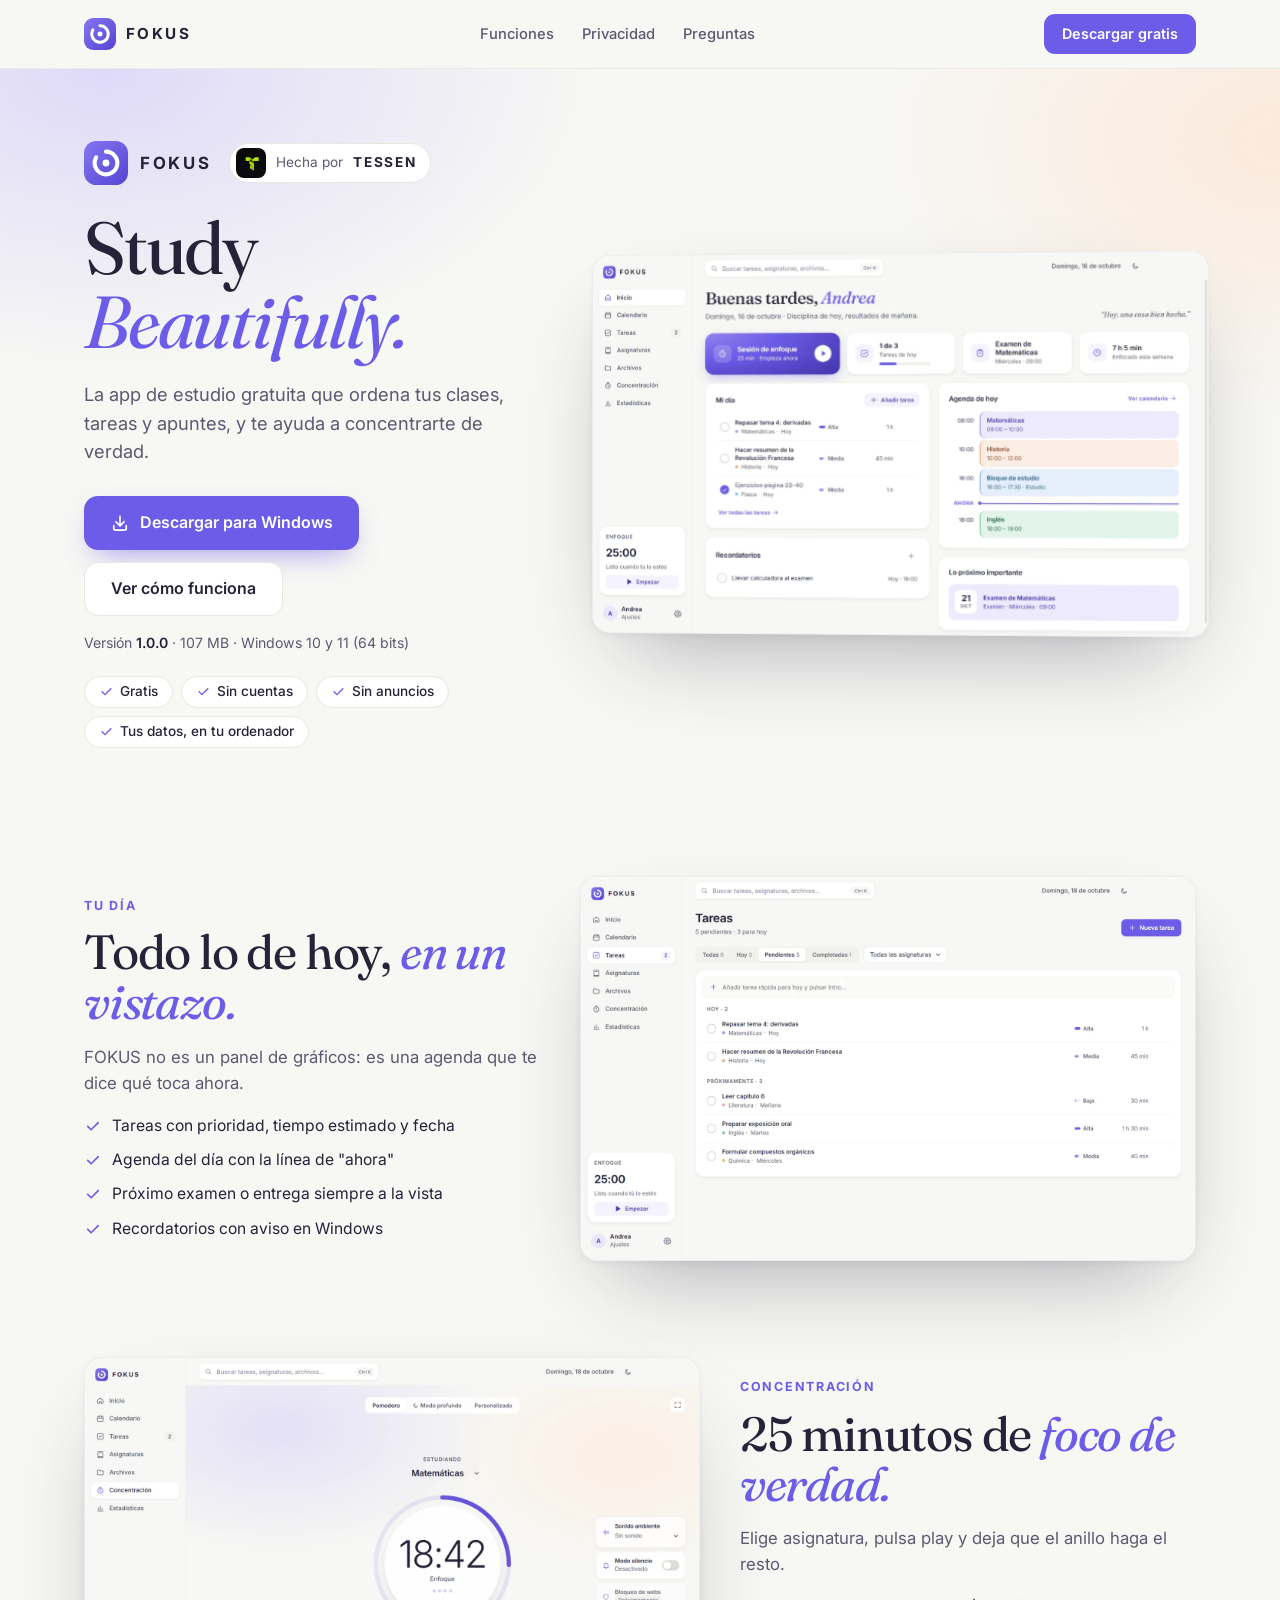
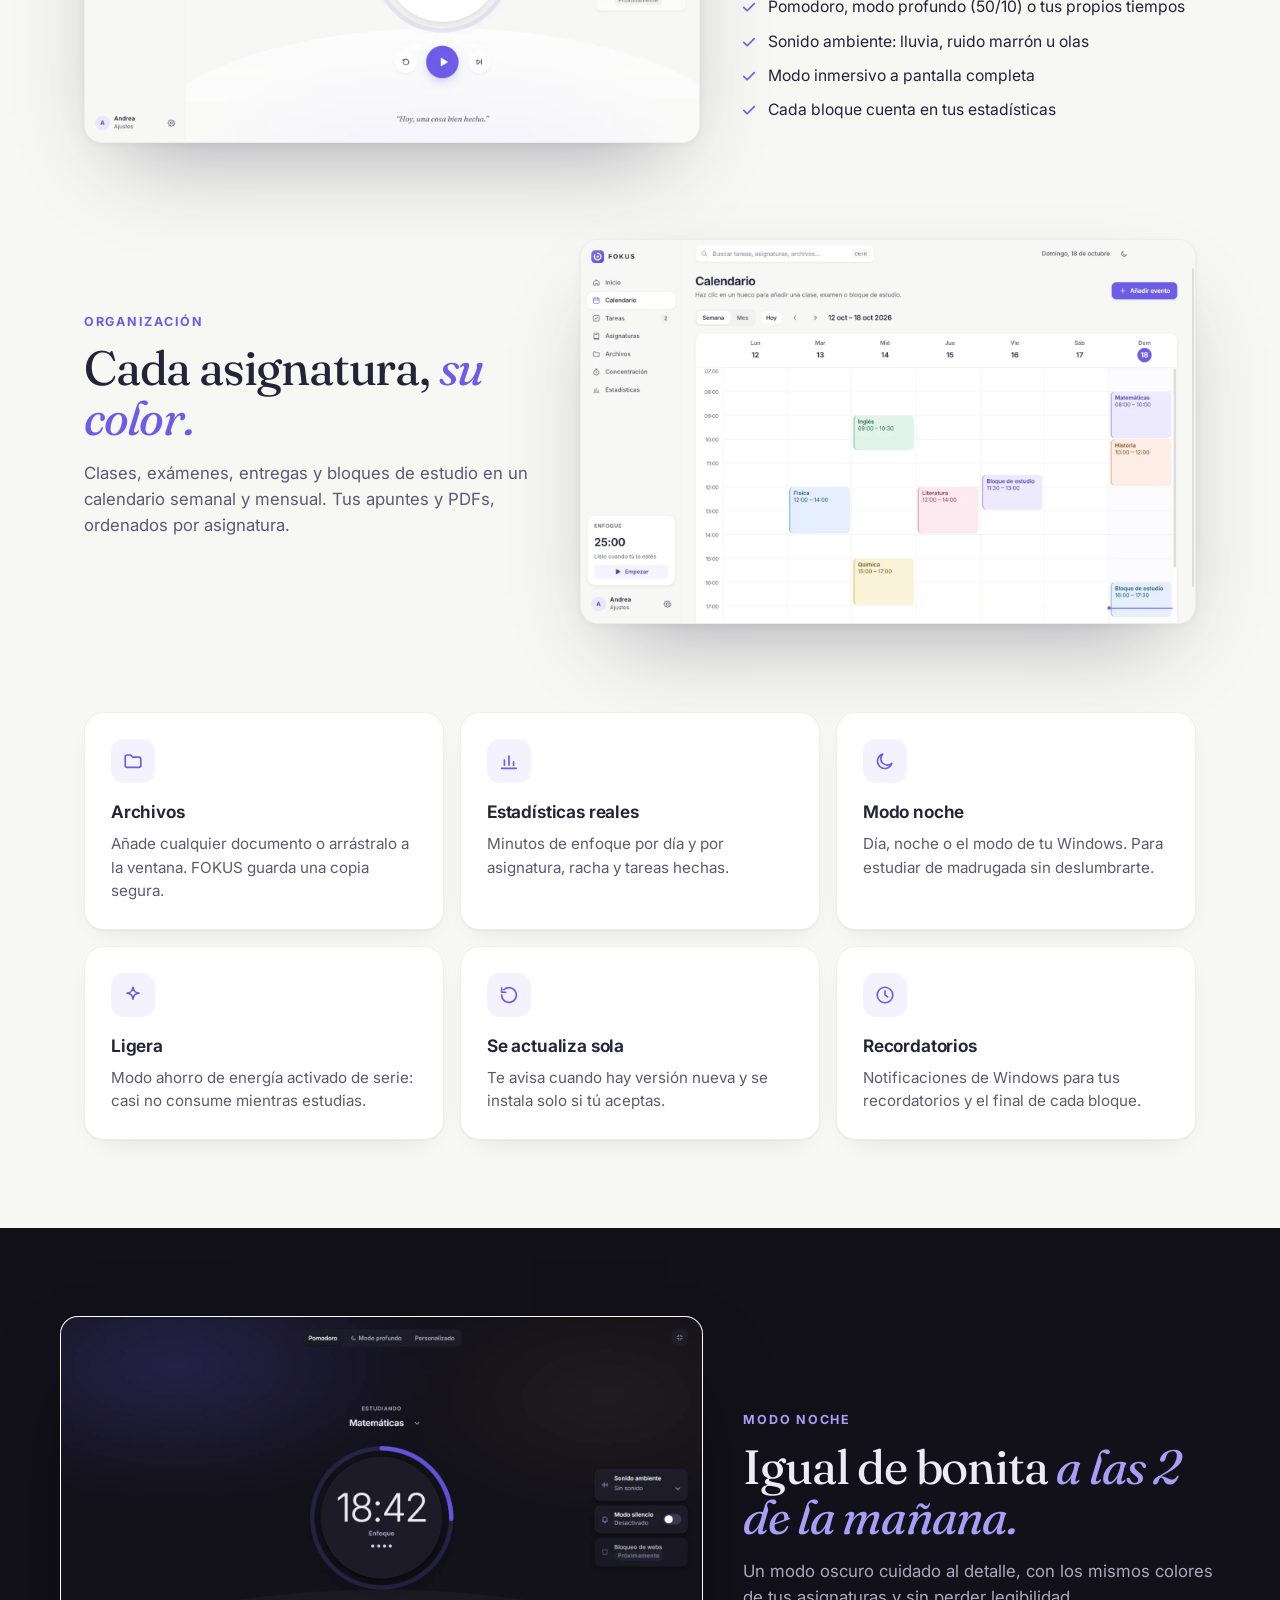
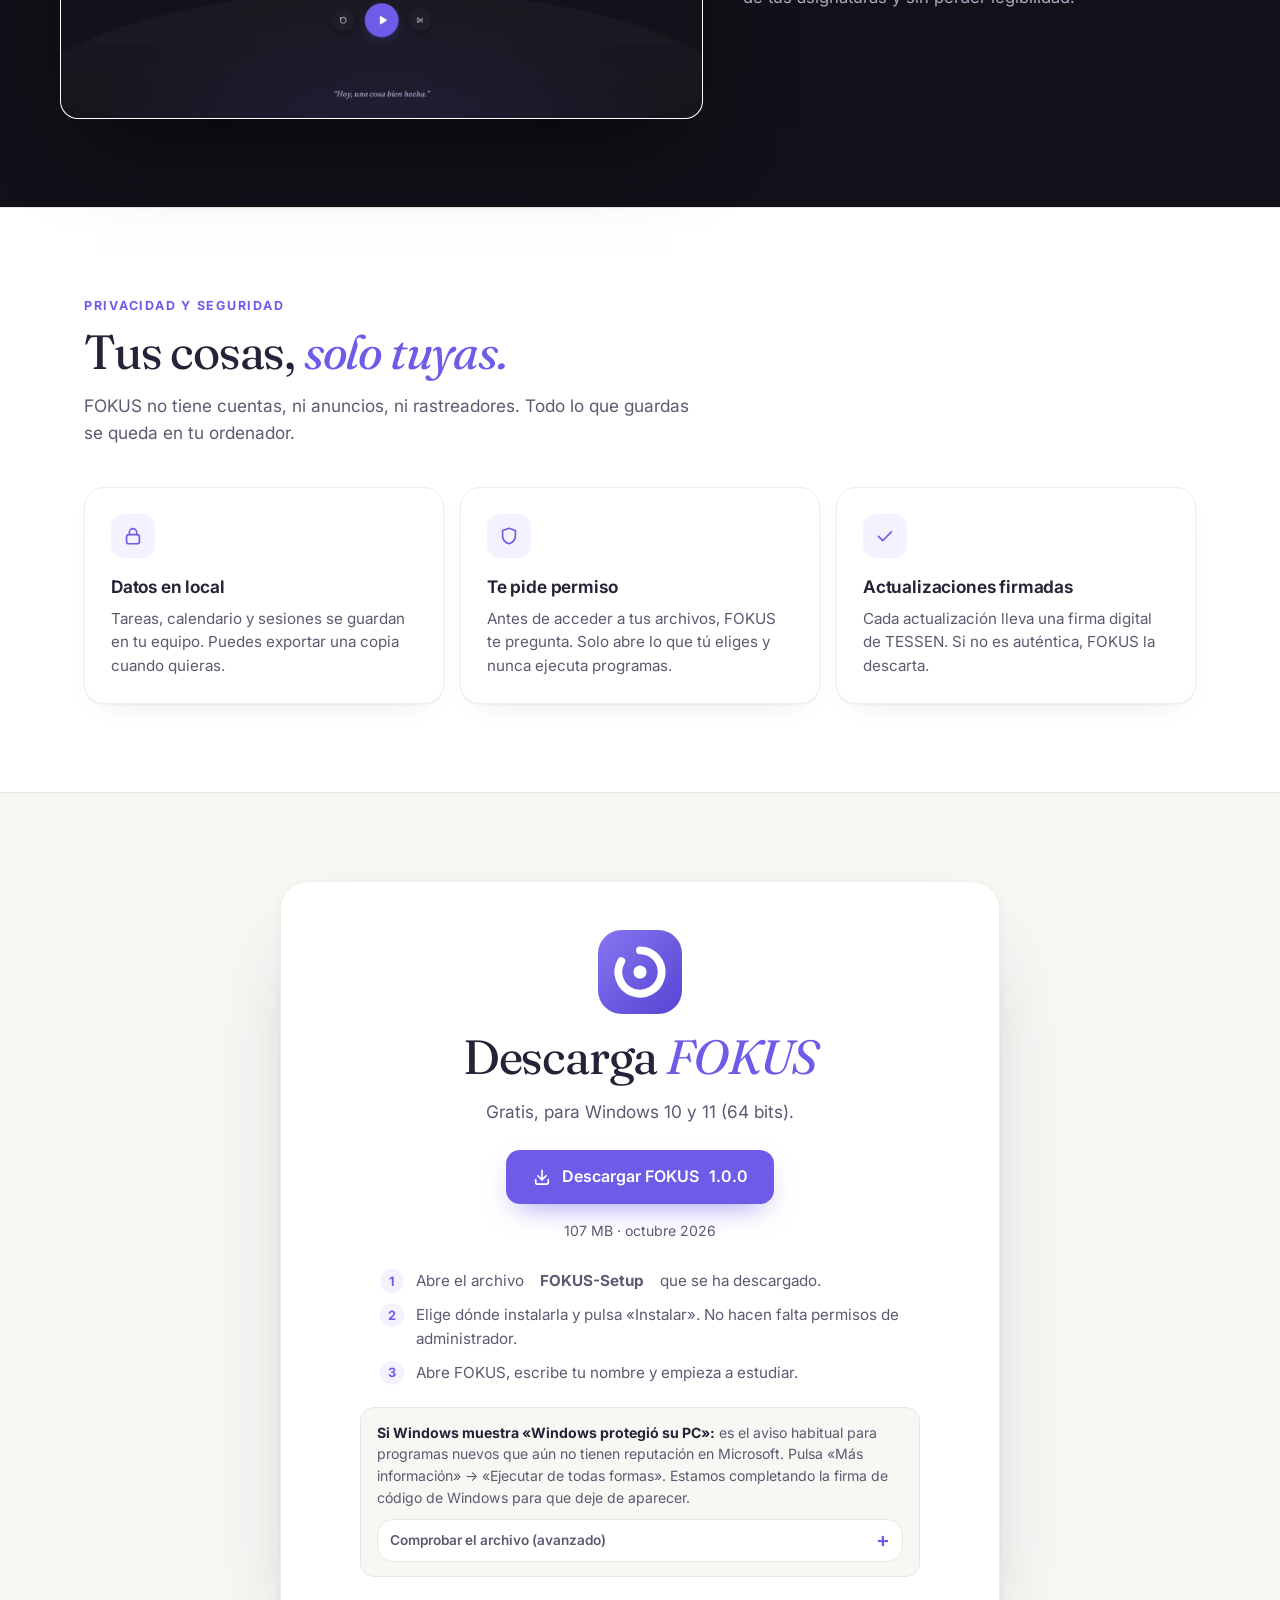
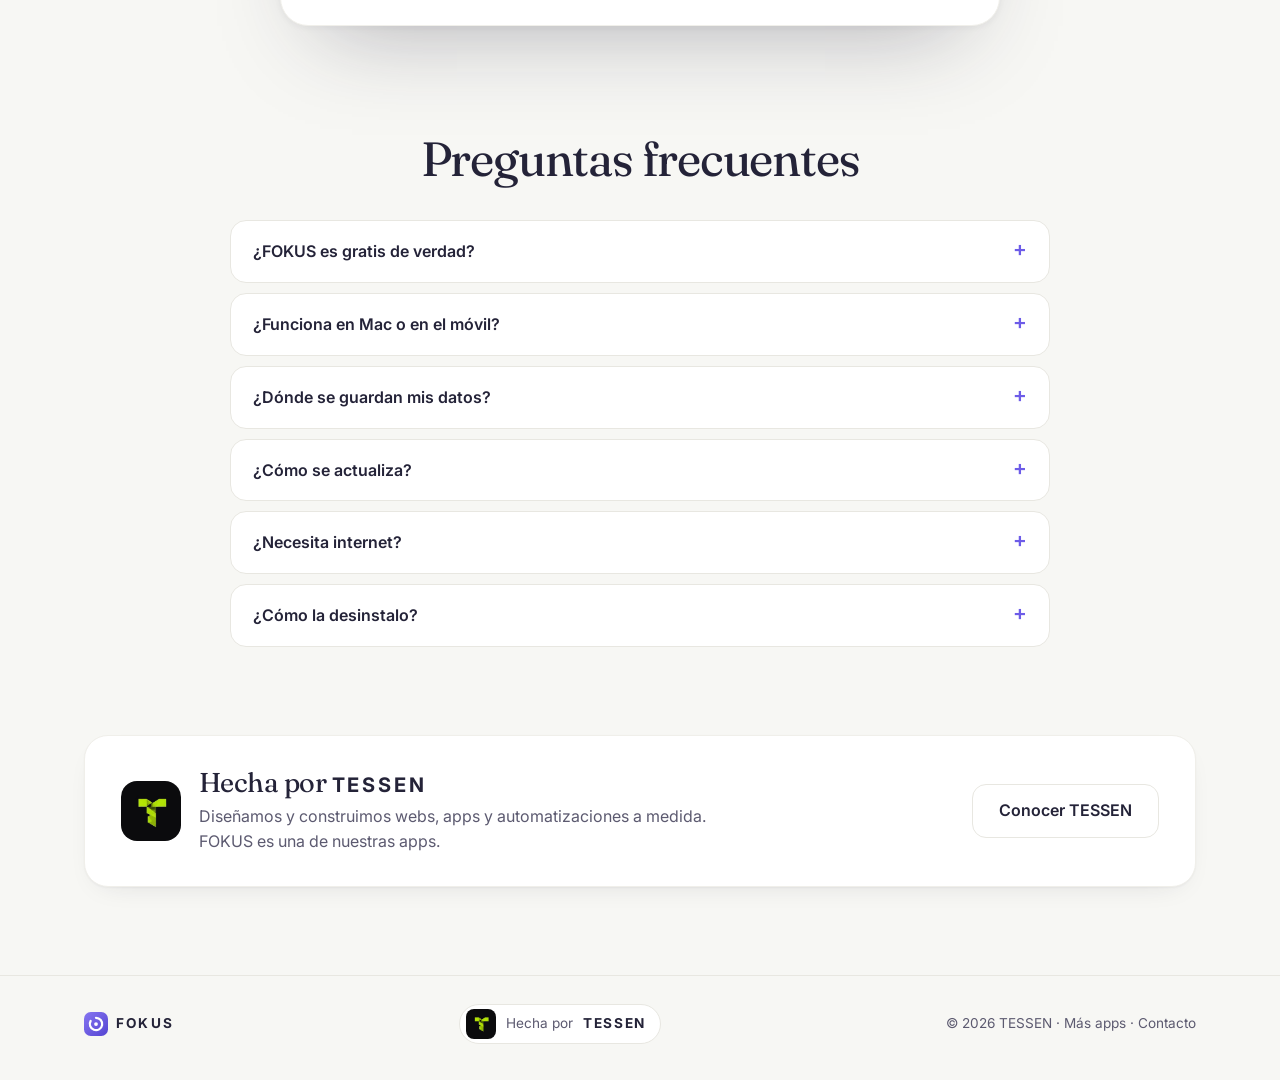
==== apps/fokus/index.html @ 8a6e534e "Añade el apartado Apps y la página de descarga de FOKUS Nueva sección "Apps" en la portada con la ta" ====
<!doctype html>
<html lang="es">
<head>
<meta charset="UTF-8" />
<meta name="viewport" content="width=device-width, initial-scale=1" />
<title>FOKUS — App de estudio gratuita para Windows · TESSEN</title>
<meta name="description" content="FOKUS es una app de estudio gratuita para Windows: agenda del día, tareas, calendario, asignaturas y un temporizador de concentración. Sin cuentas ni anuncios. Hecha por TESSEN." />
<link rel="canonical" href="https://tessenconsulting.com/apps/fokus/" />
<link rel="icon" type="image/svg+xml" href="img/fokus-icon.svg" />
<link rel="apple-touch-icon" href="img/fokus-icon-256.png" />
<meta property="og:type" content="website" />
<meta property="og:site_name" content="TESSEN" />
<meta property="og:title" content="FOKUS — Study Beautifully" />
<meta property="og:description" content="La app de estudio gratuita para Windows. Agenda, tareas, calendario y concentración. Hecha por TESSEN." />
<meta property="og:image" content="https://tessenconsulting.com/apps/fokus/img/og-fokus.png" />
<meta property="og:image:width" content="1200" />
<meta property="og:image:height" content="630" />
<meta property="og:url" content="https://tessenconsulting.com/apps/fokus/" />
<meta name="twitter:card" content="summary_large_image" />
<meta name="twitter:image" content="https://tessenconsulting.com/apps/fokus/img/og-fokus.png" />
<link rel="preconnect" href="https://fonts.googleapis.com" />
<link rel="preconnect" href="https://fonts.gstatic.com" crossorigin />
<link href="https://fonts.googleapis.com/css2?family=Fraunces:ital,opsz,wght@0,9..144,400;0,9..144,500;1,9..144,400&family=Inter:wght@400;500;600;700&display=swap" rel="stylesheet" />
<script type="application/ld+json">
{
  "@context": "https://schema.org",
  "@type": "SoftwareApplication",
  "name": "FOKUS",
  "operatingSystem": "Windows 10, Windows 11",
  "applicationCategory": "EducationalApplication",
  "description": "App de estudio gratuita: agenda del día, tareas, calendario, asignaturas y temporizador de concentración.",
  "offers": { "@type": "Offer", "price": "0", "priceCurrency": "EUR" },
  "image": "https://tessenconsulting.com/apps/fokus/img/og-fokus.png",
  "url": "https://tessenconsulting.com/apps/fokus/",
  "author": { "@type": "Organization", "name": "TESSEN", "url": "https://tessenconsulting.com/" }
}
</script>
<style>
  :root {
    /* FOKUS */
    --violet: #6D5CE8; --violet-600: #5B49D8; --violet-50: #F4F2FE; --violet-100: #EAE6FD;
    --bg: #F7F7F4; --surface: #FFFFFF; --ink: #242338; --ink-2: #5C5A70; --line: #E8E7E1;
    --serif: 'Fraunces', Georgia, serif; --sans: 'Inter', system-ui, -apple-system, 'Segoe UI', sans-serif;
  }
  * { box-sizing: border-box; margin: 0; padding: 0; }
  html { scroll-behavior: smooth; }
  body { background: var(--bg); color: var(--ink); font-family: var(--sans); line-height: 1.55; -webkit-font-smoothing: antialiased; overflow-x: hidden; }
  a { color: inherit; text-decoration: none; }
  img { max-width: 100%; height: auto; display: block; }
  .window img { width: 100%; }
  .wrap { max-width: 1160px; margin: 0 auto; padding: 0 24px; }
  :focus-visible { outline: 3px solid rgba(109, 92, 232, .45); outline-offset: 3px; border-radius: 8px; }

  /* ---------- Cabecera FOKUS ---------- */
  .top { position: sticky; top: 0; z-index: 50; background: rgba(247, 247, 244, .82); backdrop-filter: saturate(1.4) blur(14px); border-bottom: 1px solid rgba(232, 231, 225, .8); }
  .top .wrap { display: flex; align-items: center; justify-content: space-between; height: 68px; gap: 16px; }
  .top-logo { display: flex; align-items: center; gap: 10px; font-weight: 700; letter-spacing: .16em; font-size: .95rem; }
  .top-logo img { width: 32px; height: 32px; }
  .top-nav { display: flex; align-items: center; gap: 28px; font-size: .92rem; font-weight: 500; color: var(--ink-2); }
  .top-nav a:hover { color: var(--violet); }
  .top-cta { display: inline-flex; align-items: center; height: 40px; padding: 0 18px; border-radius: 11px; background: var(--violet); color: #fff; font-weight: 600; font-size: .9rem; white-space: nowrap; }
  .top-cta:hover { background: var(--violet-600); }
  @media (max-width: 760px) { .top-nav { display: none; } }

  /* ---------- Sello "Hecha por TESSEN" ---------- */
  .tessen-tile { width: 30px; height: 30px; border-radius: 8px; background: #0b0b0d; display: grid; place-items: center; flex: none; }
  .tessen-tile img { width: 72%; height: 72%; object-fit: contain; }
  .by { display: inline-flex; align-items: center; gap: 10px; height: 40px; padding: 0 14px 0 6px; border-radius: 999px; background: var(--surface); border: 1px solid var(--line); font-size: .85rem; color: var(--ink-2); transition: border-color .2s; }
  .by b { color: var(--ink); letter-spacing: .12em; font-weight: 700; }
  .by:hover { border-color: #c9c2f6; }

  /* ---------- Botones FOKUS ---------- */
  .btn { display: inline-flex; align-items: center; justify-content: center; gap: 10px; height: 54px; padding: 0 26px; border-radius: 14px; font-weight: 600; font-size: 1rem; transition: transform .15s ease, box-shadow .2s ease, background .2s ease; }
  .btn svg { width: 20px; height: 20px; flex: none; }
  .btn-primary { background: var(--violet); color: #fff; box-shadow: 0 12px 30px -12px rgba(109, 92, 232, .7); }
  .btn-primary:hover { background: var(--violet-600); transform: translateY(-1px); }
  .btn-ghost { background: var(--surface); color: var(--ink); border: 1px solid var(--line); }
  .btn-ghost:hover { border-color: #c9c2f6; }

  /* ---------- Hero ---------- */
  .hero { position: relative; padding: 72px 0 40px; overflow: hidden;
    background: radial-gradient(55% 60% at 8% 0%, rgba(213, 205, 250, .7), transparent 70%), radial-gradient(45% 55% at 100% 10%, rgba(253, 230, 214, .8), transparent 70%); }
  .hero-grid { display: grid; grid-template-columns: 1fr; gap: 48px; align-items: center; }
  @media (min-width: 980px) { .hero-grid { grid-template-columns: 460px 1fr; } }
  .brand-row { display: flex; flex-wrap: wrap; align-items: center; gap: 14px 18px; margin-bottom: 26px; }
  .brand { display: inline-flex; align-items: center; gap: 12px; font-weight: 700; letter-spacing: .16em; font-size: 1.05rem; }
  .brand img { width: 44px; height: 44px; }
  h1 { font-family: var(--serif); font-weight: 420; font-size: clamp(2.8rem, 7vw, 4.6rem); line-height: 1; letter-spacing: -.03em; margin-bottom: 22px; }
  h1 em, h2 em { color: var(--violet); }
  .lead { font-size: 1.15rem; color: var(--ink-2); max-width: 470px; margin-bottom: 30px; }
  .actions { display: flex; flex-wrap: wrap; gap: 12px; margin-bottom: 16px; }
  .meta { font-size: .88rem; color: var(--ink-2); }
  .meta b { color: var(--ink); font-weight: 600; }
  .chips { display: flex; flex-wrap: wrap; gap: 8px; margin-top: 22px; }
  .chip { display: inline-flex; align-items: center; gap: 6px; height: 32px; padding: 0 14px; border-radius: 999px; background: var(--surface); border: 1px solid var(--line); font-size: .85rem; font-weight: 500; }
  .chip svg { width: 15px; height: 15px; color: var(--violet); }
  .window { border-radius: 18px; overflow: hidden; background: var(--surface); border: 1px solid rgba(36, 35, 56, .08); box-shadow: 0 2px 6px rgba(36, 35, 56, .05), 0 40px 90px -36px rgba(36, 35, 56, .4); }
  .hero .window { transform: perspective(1800px) rotateY(-4deg); transform-origin: left center; }
  @media (max-width: 979px) { .hero .window { transform: none; } }

  /* ---------- Secciones ---------- */
  section { padding: 88px 0; }
  .eyebrow { font-size: .78rem; font-weight: 700; letter-spacing: .14em; text-transform: uppercase; color: var(--violet); margin-bottom: 12px; display: block; }
  h2 { font-family: var(--serif); font-weight: 420; font-size: clamp(2rem, 4.4vw, 3rem); line-height: 1.05; letter-spacing: -.025em; margin-bottom: 16px; }
  .sub { color: var(--ink-2); font-size: 1.08rem; max-width: 620px; }
  .feature { display: grid; grid-template-columns: 1fr; gap: 40px; align-items: center; padding: 48px 0; }
  @media (min-width: 900px) { .feature { grid-template-columns: 1fr 1.35fr; } .feature.rev { grid-template-columns: 1.35fr 1fr; } .feature.rev .txt { order: 2; } }
  .feature .txt p { color: var(--ink-2); font-size: 1.05rem; margin-bottom: 14px; }
  .feature ul { list-style: none; display: grid; gap: 10px; margin-top: 18px; }
  .feature li { display: flex; gap: 10px; align-items: flex-start; font-size: .98rem; }
  .feature li svg { width: 18px; height: 18px; color: var(--violet); flex: none; margin-top: 3px; }
  .grid3 { display: grid; grid-template-columns: 1fr; gap: 16px; margin-top: 40px; }
  @media (min-width: 700px) { .grid3 { grid-template-columns: 1fr 1fr; } }
  @media (min-width: 1000px) { .grid3 { grid-template-columns: repeat(3, 1fr); } }
  .card { background: var(--surface); border: 1px solid #F0EFEA; border-radius: 20px; padding: 26px; box-shadow: 0 1px 2px rgba(36, 35, 56, .04), 0 10px 30px -18px rgba(36, 35, 56, .18); }
  .card .ico { width: 44px; height: 44px; border-radius: 13px; background: var(--violet-50); color: var(--violet); display: grid; place-items: center; margin-bottom: 16px; }
  .card .ico svg { width: 22px; height: 22px; }
  .card h3 { font-size: 1.08rem; font-weight: 650; margin-bottom: 6px; letter-spacing: -.01em; }
  .card p { color: var(--ink-2); font-size: .95rem; }
  .night { background: #121119; color: #EDECF6; }
  .night .sub, .night .feature .txt p { color: #ABA9C0; }
  .night .eyebrow { color: #A99DF8; }
  .night h2 em { color: #A99DF8; }
  .night .window { border-color: rgba(255, 255, 255, .06); box-shadow: 0 40px 90px -36px rgba(0, 0, 0, .8); }
  .private { background: var(--surface); border-top: 1px solid var(--line); border-bottom: 1px solid var(--line); }

  /* ---------- Descarga ---------- */
  .download { text-align: center; }
  .download-box { max-width: 720px; margin: 0 auto; background: var(--surface); border-radius: 28px; padding: 48px 32px; box-shadow: 0 2px 6px rgba(36, 35, 56, .05), 0 40px 90px -40px rgba(36, 35, 56, .35); border: 1px solid #F0EFEA; }
  .download-box img { width: 84px; height: 84px; margin: 0 auto 18px; }
  .download-box .actions { justify-content: center; margin-top: 24px; }
  .steps { text-align: left; margin: 28px auto 0; max-width: 520px; display: grid; gap: 10px; counter-reset: s; }
  .steps li { list-style: none; display: flex; gap: 12px; font-size: .95rem; color: var(--ink-2); }
  .steps li::before { counter-increment: s; content: counter(s); width: 24px; height: 24px; border-radius: 50%; background: var(--violet-50); color: var(--violet); font-weight: 700; font-size: .8rem; display: grid; place-items: center; flex: none; }
  .note { margin: 22px auto 0; max-width: 560px; text-align: left; font-size: .88rem; color: var(--ink-2); background: var(--bg); border-radius: 14px; padding: 14px 16px; border: 1px solid var(--line); }
  .note b { color: var(--ink); }
  .hash { font-family: ui-monospace, Consolas, monospace; font-size: .72rem; word-break: break-all; color: var(--ink-2); }

  /* ---------- FAQ ---------- */
  .faq { max-width: 820px; margin: 36px auto 0; display: grid; gap: 10px; }
  details { background: var(--surface); border: 1px solid var(--line); border-radius: 16px; padding: 18px 22px; }
  summary { cursor: pointer; font-weight: 600; list-style: none; display: flex; justify-content: space-between; gap: 12px; }
  summary::-webkit-details-marker { display: none; }
  summary::after { content: '+'; color: var(--violet); font-size: 1.3rem; line-height: 1; }
  details[open] summary::after { content: '−'; }
  details p { color: var(--ink-2); margin-top: 10px; font-size: .97rem; }

  /* ---------- Hecha por TESSEN + pie ---------- */
  .made { padding: 0 0 88px; }
  .made-box { display: flex; flex-wrap: wrap; align-items: center; justify-content: space-between; gap: 24px; padding: 32px 36px; border-radius: 24px; background: var(--surface); border: 1px solid #F0EFEA; box-shadow: 0 1px 2px rgba(36, 35, 56, .04), 0 10px 30px -18px rgba(36, 35, 56, .18); }
  .made-box .who { display: flex; align-items: center; gap: 18px; }
  .made-box .tessen-tile { width: 60px; height: 60px; border-radius: 16px; }
  .made-box h3 { font-family: var(--serif); font-weight: 420; font-size: 1.7rem; letter-spacing: -.02em; line-height: 1.1; }
  .made-box h3 b { font-family: var(--sans); font-weight: 700; letter-spacing: .14em; font-size: 1.25rem; }
  .made-box p { color: var(--ink-2); max-width: 520px; margin-top: 6px; }
  footer { border-top: 1px solid var(--line); padding: 28px 0 36px; font-size: .85rem; color: var(--ink-2); }
  footer .wrap { display: flex; flex-wrap: wrap; align-items: center; justify-content: space-between; gap: 14px; }
  footer .f-logo { display: flex; align-items: center; gap: 8px; font-weight: 700; letter-spacing: .16em; color: var(--ink); }
  footer .f-logo img { width: 24px; height: 24px; }
  footer a:hover { color: var(--violet); }
</style>
</head>
<body>

<header class="top">
  <div class="wrap">
    <a href="#" class="top-logo" aria-label="FOKUS, inicio"><img src="img/fokus-icon.svg" alt="" />FOKUS</a>
    <nav class="top-nav" aria-label="Secciones">
      <a href="#funciones">Funciones</a><a href="#privacidad">Privacidad</a><a href="#preguntas">Preguntas</a>
    </nav>
    <a href="#descargar" class="top-cta">Descargar gratis</a>
  </div>
</header>

<main>
  <!-- HERO -->
  <section class="hero">
    <div class="wrap hero-grid">
      <div>
        <div class="brand-row"><div class="brand"><img src="img/fokus-icon.svg" alt="" />FOKUS</div>
          <a class="by" href="../../index.html"><span class="tessen-tile"><img src="../../assets/tessen/logo-icon.png" alt="" /></span>Hecha por <b>TESSEN</b></a></div>
        <h1>Study <em>Beautifully.</em></h1>
        <p class="lead">La app de estudio gratuita que ordena tus clases, tareas y apuntes, y te ayuda a concentrarte de verdad.</p>
        <div class="actions">
          <a class="btn btn-primary" data-download href="https://github.com/ParceHD/tessen-web/releases/download/fokus-v1.0.0/FOKUS-Setup-1.0.0.exe">
            <svg viewBox="0 0 24 24" fill="none" stroke="currentColor" stroke-width="2" stroke-linecap="round" stroke-linejoin="round"><path d="M12 4v11.5M7 10.5l5 5 5-5M4.5 15v3.5a2 2 0 0 0 2 2h11a2 2 0 0 0 2-2V15"/></svg>
            Descargar para Windows</a>
          <a class="btn btn-ghost" href="#funciones">Ver cómo funciona</a>
        </div>
        <p class="meta">Versión <b data-version>1.0.0</b> · <span data-size>107</span> MB · Windows 10 y 11 (64 bits)</p>
        <div class="chips">
          <span class="chip"><svg viewBox="0 0 24 24" fill="none" stroke="currentColor" stroke-width="2.2" stroke-linecap="round" stroke-linejoin="round"><path d="m5 12.5 4.5 4.5L19 7.5"/></svg>Gratis</span>
          <span class="chip"><svg viewBox="0 0 24 24" fill="none" stroke="currentColor" stroke-width="2.2" stroke-linecap="round" stroke-linejoin="round"><path d="m5 12.5 4.5 4.5L19 7.5"/></svg>Sin cuentas</span>
          <span class="chip"><svg viewBox="0 0 24 24" fill="none" stroke="currentColor" stroke-width="2.2" stroke-linecap="round" stroke-linejoin="round"><path d="m5 12.5 4.5 4.5L19 7.5"/></svg>Sin anuncios</span>
          <span class="chip"><svg viewBox="0 0 24 24" fill="none" stroke="currentColor" stroke-width="2.2" stroke-linecap="round" stroke-linejoin="round"><path d="m5 12.5 4.5 4.5L19 7.5"/></svg>Tus datos, en tu ordenador</span>
        </div>
      </div>
      <div class="window"><img src="img/inicio.webp" width="1600" height="1000" alt="Pantalla de inicio de FOKUS con las tareas del día, la agenda y una sesión de enfoque" fetchpriority="high" /></div>
    </div>
  </section>

  <!-- FUNCIONES -->
  <section id="funciones" style="padding-top:40px">
    <div class="wrap">
      <div class="feature">
        <div class="txt">
          <span class="eyebrow">Tu día</span>
          <h2>Todo lo de hoy, <em>en un vistazo.</em></h2>
          <p>FOKUS no es un panel de gráficos: es una agenda que te dice qué toca ahora.</p>
          <ul>
            <li><svg viewBox="0 0 24 24" fill="none" stroke="currentColor" stroke-width="2.2" stroke-linecap="round" stroke-linejoin="round"><path d="m5 12.5 4.5 4.5L19 7.5"/></svg>Tareas con prioridad, tiempo estimado y fecha</li>
            <li><svg viewBox="0 0 24 24" fill="none" stroke="currentColor" stroke-width="2.2" stroke-linecap="round" stroke-linejoin="round"><path d="m5 12.5 4.5 4.5L19 7.5"/></svg>Agenda del día con la línea de "ahora"</li>
            <li><svg viewBox="0 0 24 24" fill="none" stroke="currentColor" stroke-width="2.2" stroke-linecap="round" stroke-linejoin="round"><path d="m5 12.5 4.5 4.5L19 7.5"/></svg>Próximo examen o entrega siempre a la vista</li>
            <li><svg viewBox="0 0 24 24" fill="none" stroke="currentColor" stroke-width="2.2" stroke-linecap="round" stroke-linejoin="round"><path d="m5 12.5 4.5 4.5L19 7.5"/></svg>Recordatorios con aviso en Windows</li>
          </ul>
        </div>
        <div class="window"><img src="img/tareas.webp" loading="lazy" width="1600" height="1000" alt="Lista de tareas de FOKUS agrupadas por hoy y próximamente" /></div>
      </div>

      <div class="feature rev">
        <div class="txt">
          <span class="eyebrow">Concentración</span>
          <h2>25 minutos de <em>foco de verdad.</em></h2>
          <p>Elige asignatura, pulsa play y deja que el anillo haga el resto.</p>
          <ul>
            <li><svg viewBox="0 0 24 24" fill="none" stroke="currentColor" stroke-width="2.2" stroke-linecap="round" stroke-linejoin="round"><path d="m5 12.5 4.5 4.5L19 7.5"/></svg>Pomodoro, modo profundo (50/10) o tus propios tiempos</li>
            <li><svg viewBox="0 0 24 24" fill="none" stroke="currentColor" stroke-width="2.2" stroke-linecap="round" stroke-linejoin="round"><path d="m5 12.5 4.5 4.5L19 7.5"/></svg>Sonido ambiente: lluvia, ruido marrón u olas</li>
            <li><svg viewBox="0 0 24 24" fill="none" stroke="currentColor" stroke-width="2.2" stroke-linecap="round" stroke-linejoin="round"><path d="m5 12.5 4.5 4.5L19 7.5"/></svg>Modo inmersivo a pantalla completa</li>
            <li><svg viewBox="0 0 24 24" fill="none" stroke="currentColor" stroke-width="2.2" stroke-linecap="round" stroke-linejoin="round"><path d="m5 12.5 4.5 4.5L19 7.5"/></svg>Cada bloque cuenta en tus estadísticas</li>
          </ul>
        </div>
        <div class="window"><img src="img/concentracion.webp" loading="lazy" width="1600" height="1000" alt="Temporizador de concentración de FOKUS" /></div>
      </div>

      <div class="feature">
        <div class="txt">
          <span class="eyebrow">Organización</span>
          <h2>Cada asignatura, <em>su color.</em></h2>
          <p>Clases, exámenes, entregas y bloques de estudio en un calendario semanal y mensual. Tus apuntes y PDFs, ordenados por asignatura.</p>
        </div>
        <div class="window"><img src="img/calendario.webp" loading="lazy" width="1600" height="1000" alt="Calendario semanal de FOKUS con las clases por colores" /></div>
      </div>

      <div class="grid3">
        <div class="card"><div class="ico"><svg viewBox="0 0 24 24" fill="none" stroke="currentColor" stroke-width="1.8" stroke-linecap="round" stroke-linejoin="round"><path d="M3.5 7.5A2 2 0 0 1 5.5 5.5h4l2 2.2h7a2 2 0 0 1 2 2V17a2 2 0 0 1-2 2h-13a2 2 0 0 1-2-2z"/></svg></div><h3>Archivos</h3><p>Añade cualquier documento o arrástralo a la ventana. FOKUS guarda una copia segura.</p></div>
        <div class="card"><div class="ico"><svg viewBox="0 0 24 24" fill="none" stroke="currentColor" stroke-width="1.8" stroke-linecap="round" stroke-linejoin="round"><path d="M4 20h16M7 16.5V11M12 16.5V6.5M17 16.5v-3.5"/></svg></div><h3>Estadísticas reales</h3><p>Minutos de enfoque por día y por asignatura, racha y tareas hechas.</p></div>
        <div class="card"><div class="ico"><svg viewBox="0 0 24 24" fill="none" stroke="currentColor" stroke-width="1.8" stroke-linecap="round" stroke-linejoin="round"><path d="M19.5 14.5A8 8 0 1 1 9.5 4.5a6.5 6.5 0 0 0 10 10z"/></svg></div><h3>Modo noche</h3><p>Día, noche o el modo de tu Windows. Para estudiar de madrugada sin deslumbrarte.</p></div>
        <div class="card"><div class="ico"><svg viewBox="0 0 24 24" fill="none" stroke="currentColor" stroke-width="1.8" stroke-linecap="round" stroke-linejoin="round"><path d="M12 3.5c.6 4.4 2.1 5.9 6.5 6.5-4.4.6-5.9 2.1-6.5 6.5-.6-4.4-2.1-5.9-6.5-6.5 4.4-.6 5.9-2.1 6.5-6.5z"/></svg></div><h3>Ligera</h3><p>Modo ahorro de energía activado de serie: casi no consume mientras estudias.</p></div>
        <div class="card"><div class="ico"><svg viewBox="0 0 24 24" fill="none" stroke="currentColor" stroke-width="1.8" stroke-linecap="round" stroke-linejoin="round"><path d="M4 12a8 8 0 1 0 2.4-5.7"/><path d="M4 4.5V9h4.5"/></svg></div><h3>Se actualiza sola</h3><p>Te avisa cuando hay versión nueva y se instala solo si tú aceptas.</p></div>
        <div class="card"><div class="ico"><svg viewBox="0 0 24 24" fill="none" stroke="currentColor" stroke-width="1.8" stroke-linecap="round" stroke-linejoin="round"><circle cx="12" cy="12" r="8.5"/><path d="M12 7.5V12l3 2"/></svg></div><h3>Recordatorios</h3><p>Notificaciones de Windows para tus recordatorios y el final de cada bloque.</p></div>
      </div>
    </div>
  </section>

  <!-- MODO NOCHE -->
  <section class="night">
    <div class="wrap feature rev" style="padding:0">
      <div class="txt">
        <span class="eyebrow">Modo noche</span>
        <h2>Igual de bonita <em>a las 2 de la mañana.</em></h2>
        <p>Un modo oscuro cuidado al detalle, con los mismos colores de tus asignaturas y sin perder legibilidad.</p>
      </div>
      <div class="window"><img src="img/concentracion-noche.webp" loading="lazy" width="1600" height="1000" alt="FOKUS en modo noche" /></div>
    </div>
  </section>

  <!-- PRIVACIDAD -->
  <section class="private" id="privacidad">
    <div class="wrap">
      <span class="eyebrow">Privacidad y seguridad</span>
      <h2>Tus cosas, <em>solo tuyas.</em></h2>
      <p class="sub">FOKUS no tiene cuentas, ni anuncios, ni rastreadores. Todo lo que guardas se queda en tu ordenador.</p>
      <div class="grid3">
        <div class="card"><div class="ico"><svg viewBox="0 0 24 24" fill="none" stroke="currentColor" stroke-width="1.8" stroke-linecap="round" stroke-linejoin="round"><rect x="5" y="10.5" width="14" height="10" rx="2.5"/><path d="M8 10.5V8a4 4 0 0 1 8 0v2.5"/></svg></div><h3>Datos en local</h3><p>Tareas, calendario y sesiones se guardan en tu equipo. Puedes exportar una copia cuando quieras.</p></div>
        <div class="card"><div class="ico"><svg viewBox="0 0 24 24" fill="none" stroke="currentColor" stroke-width="1.8" stroke-linecap="round" stroke-linejoin="round"><path d="M12 3.5 19 6v5.5c0 4.5-3 7.8-7 9-4-1.2-7-4.5-7-9V6z"/></svg></div><h3>Te pide permiso</h3><p>Antes de acceder a tus archivos, FOKUS te pregunta. Solo abre lo que tú eliges y nunca ejecuta programas.</p></div>
        <div class="card"><div class="ico"><svg viewBox="0 0 24 24" fill="none" stroke="currentColor" stroke-width="1.8" stroke-linecap="round" stroke-linejoin="round"><path d="m5 12.5 4.5 4.5L19 7.5"/></svg></div><h3>Actualizaciones firmadas</h3><p>Cada actualización lleva una firma digital de TESSEN. Si no es auténtica, FOKUS la descarta.</p></div>
      </div>
    </div>
  </section>

  <!-- DESCARGA -->
  <section class="download" id="descargar">
    <div class="wrap">
      <div class="download-box">
        <img src="img/fokus-icon.svg" alt="" />
        <h2>Descarga <em>FOKUS</em></h2>
        <p class="sub" style="margin:0 auto">Gratis, para Windows 10 y 11 (64 bits).</p>
        <div class="actions">
          <a class="btn btn-primary" data-download href="https://github.com/ParceHD/tessen-web/releases/download/fokus-v1.0.0/FOKUS-Setup-1.0.0.exe">
            <svg viewBox="0 0 24 24" fill="none" stroke="currentColor" stroke-width="2" stroke-linecap="round" stroke-linejoin="round"><path d="M12 4v11.5M7 10.5l5 5 5-5M4.5 15v3.5a2 2 0 0 0 2 2h11a2 2 0 0 0 2-2V15"/></svg>
            Descargar FOKUS <span data-version>1.0.0</span></a>
        </div>
        <p class="meta" style="margin-top:12px"><span data-size>107</span> MB · <span data-date>octubre 2026</span></p>
        <ol class="steps">
          <li>Abre el archivo <b>&nbsp;FOKUS-Setup&nbsp;</b> que se ha descargado.</li>
          <li>Elige dónde instalarla y pulsa «Instalar». No hacen falta permisos de administrador.</li>
          <li>Abre FOKUS, escribe tu nombre y empieza a estudiar.</li>
        </ol>
        <div class="note"><b>Si Windows muestra «Windows protegió su PC»:</b> es el aviso habitual para programas nuevos que aún no tienen reputación en Microsoft. Pulsa «Más información» → «Ejecutar de todas formas». Estamos completando la firma de código de Windows para que deje de aparecer.
          <details style="margin-top:10px;padding:10px 12px"><summary style="font-size:.85rem">Comprobar el archivo (avanzado)</summary><p>Huella SHA-512 del instalador (base64):</p><p class="hash" data-sha>Se mostrará al publicar la versión.</p></details>
        </div>
      </div>
    </div>
  </section>

  <!-- FAQ -->
  <section id="preguntas" style="padding-top:20px">
    <div class="wrap">
      <h2 style="text-align:center">Preguntas frecuentes</h2>
      <div class="faq">
        <details><summary>¿FOKUS es gratis de verdad?</summary><p>Sí. Sin pagos, sin suscripción y sin anuncios.</p></details>
        <details><summary>¿Funciona en Mac o en el móvil?</summary><p>Por ahora, solo en Windows 10 y 11. Si te interesa en otra plataforma, escríbenos.</p></details>
        <details><summary>¿Dónde se guardan mis datos?</summary><p>En tu ordenador, en la carpeta de datos de FOKUS. No hay cuentas ni servidores con tu información. Desde Ajustes puedes exportar o importar una copia de seguridad.</p></details>
        <details><summary>¿Cómo se actualiza?</summary><p>FOKUS comprueba si hay versión nueva y te pregunta. Si aceptas, la descarga, verifica su firma digital y se reinicia ya actualizada. Tus datos se conservan.</p></details>
        <details><summary>¿Necesita internet?</summary><p>No para usarla. Solo para descargarla y comprobar si hay actualizaciones.</p></details>
        <details><summary>¿Cómo la desinstalo?</summary><p>Desde Configuración de Windows → Aplicaciones → FOKUS → Desinstalar. Tus datos no se borran, por si la vuelves a instalar.</p></details>
      </div>
    </div>
  </section>

  <!-- HECHA POR TESSEN -->
  <section class="made">
    <div class="wrap">
      <div class="made-box">
        <div class="who">
          <span class="tessen-tile"><img src="../../assets/tessen/logo-icon.png" alt="" /></span>
          <div>
            <h3>Hecha por <b>TESSEN</b></h3>
            <p>Diseñamos y construimos webs, apps y automatizaciones a medida. FOKUS es una de nuestras apps.</p>
          </div>
        </div>
        <a class="btn btn-ghost" href="../../index.html">Conocer TESSEN</a>
      </div>
    </div>
  </section>
</main>

<footer>
  <div class="wrap">
    <span class="f-logo"><img src="img/fokus-icon.svg" alt="" />FOKUS</span>
    <a class="by" href="../../index.html"><span class="tessen-tile"><img src="../../assets/tessen/logo-icon.png" alt="" /></span>Hecha por <b>TESSEN</b></a>
    <span>© 2026 TESSEN · <a href="../../index.html#apps">Más apps</a> · <a href="mailto:tessenconsulting@gmail.com">Contacto</a></span>
  </div>
</footer>

<script>
  // Datos de la última versión publicada (los genera `npm run release` en updates/version.json).
  fetch('updates/version.json', { cache: 'no-store' }).then((r) => (r.ok ? r.json() : null)).then((v) => {
    if (!v || !/^\d+\.\d+\.\d+$/.test(v.version) || !/^https:\/\/github\.com\/ParceHD\/tessen-web\/releases\/download\//.test(v.url)) return;
    document.querySelectorAll('[data-download]').forEach((a) => { a.href = v.url; });
    document.querySelectorAll('[data-version]').forEach((e) => { e.textContent = v.version; });
    document.querySelectorAll('[data-size]').forEach((e) => { e.textContent = v.sizeMB; });
    const d = new Date(v.date);
    if (!isNaN(d)) document.querySelectorAll('[data-date]').forEach((e) => { e.textContent = d.toLocaleDateString('es-ES', { day: 'numeric', month: 'long', year: 'numeric' }); });
    if (v.sha512) document.querySelectorAll('[data-sha]').forEach((e) => { e.textContent = v.sha512; });
  }).catch(() => {});
</script>
</body>
</html>
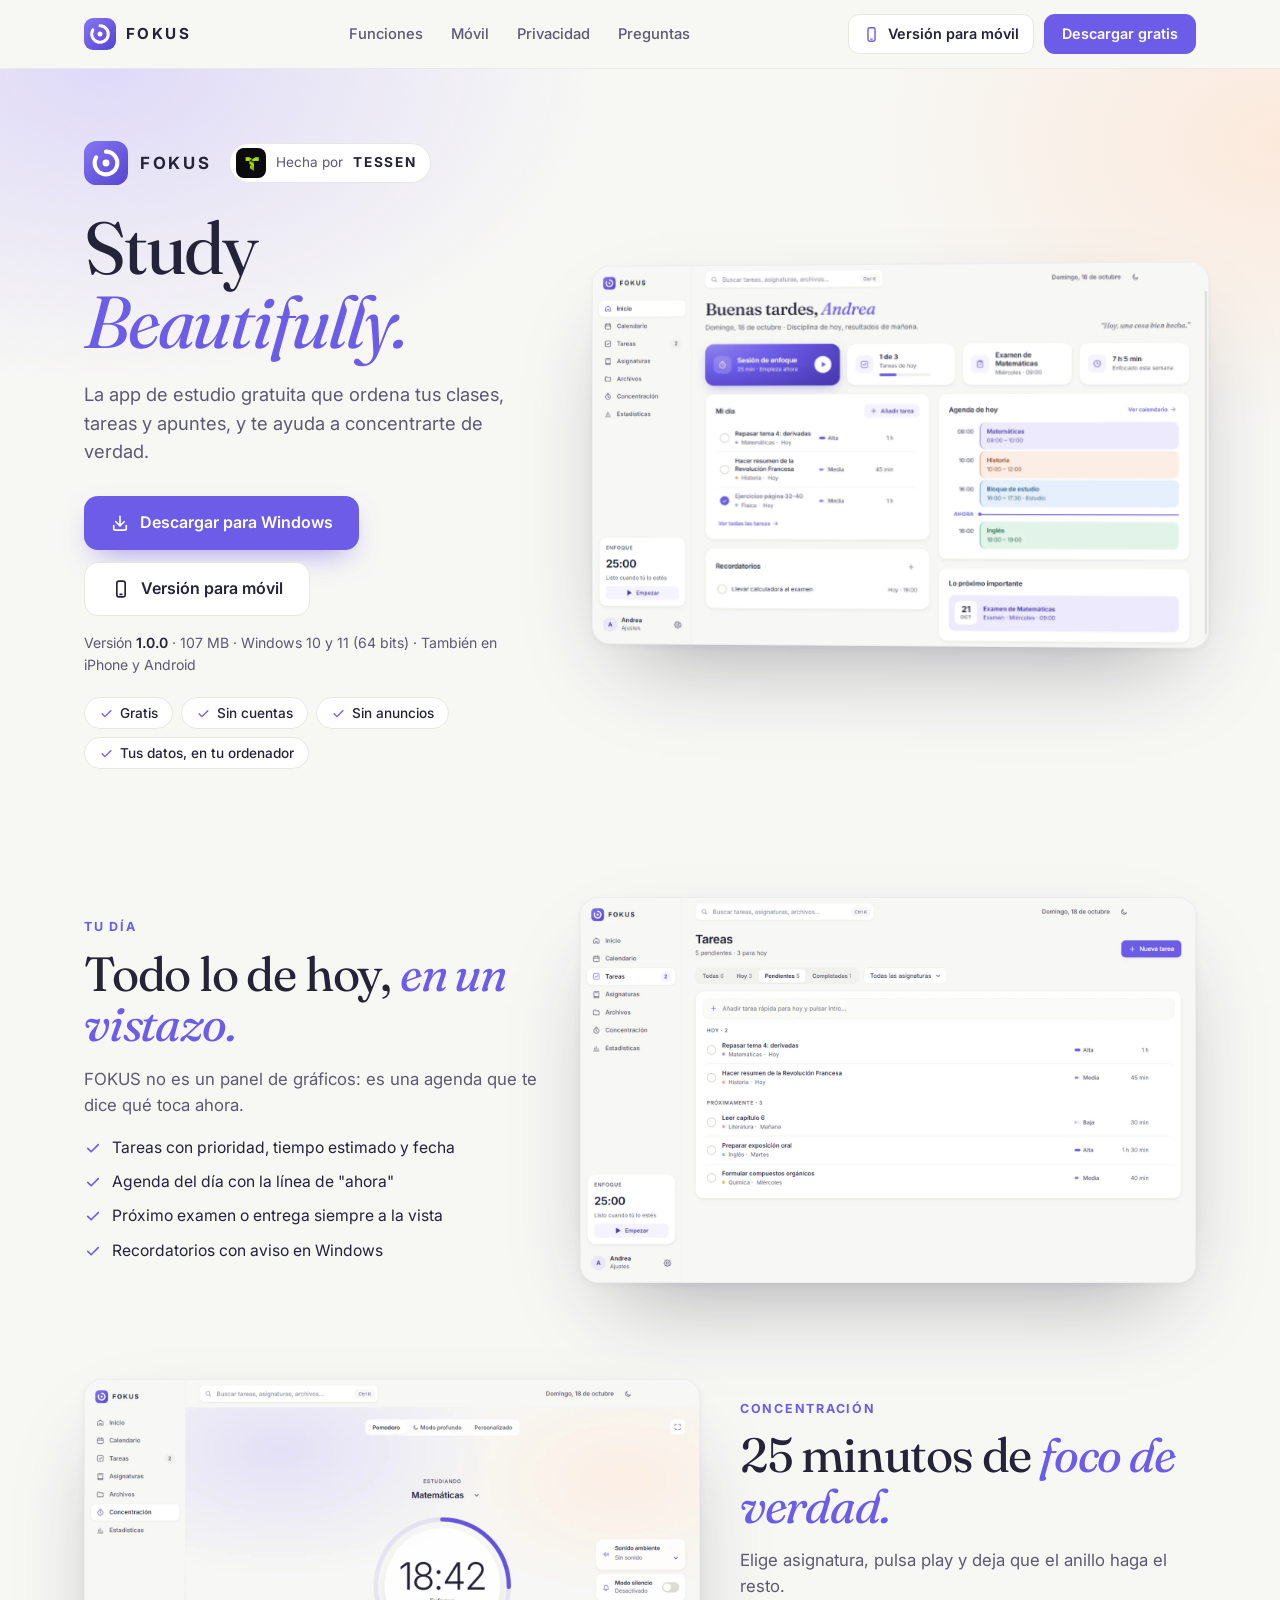
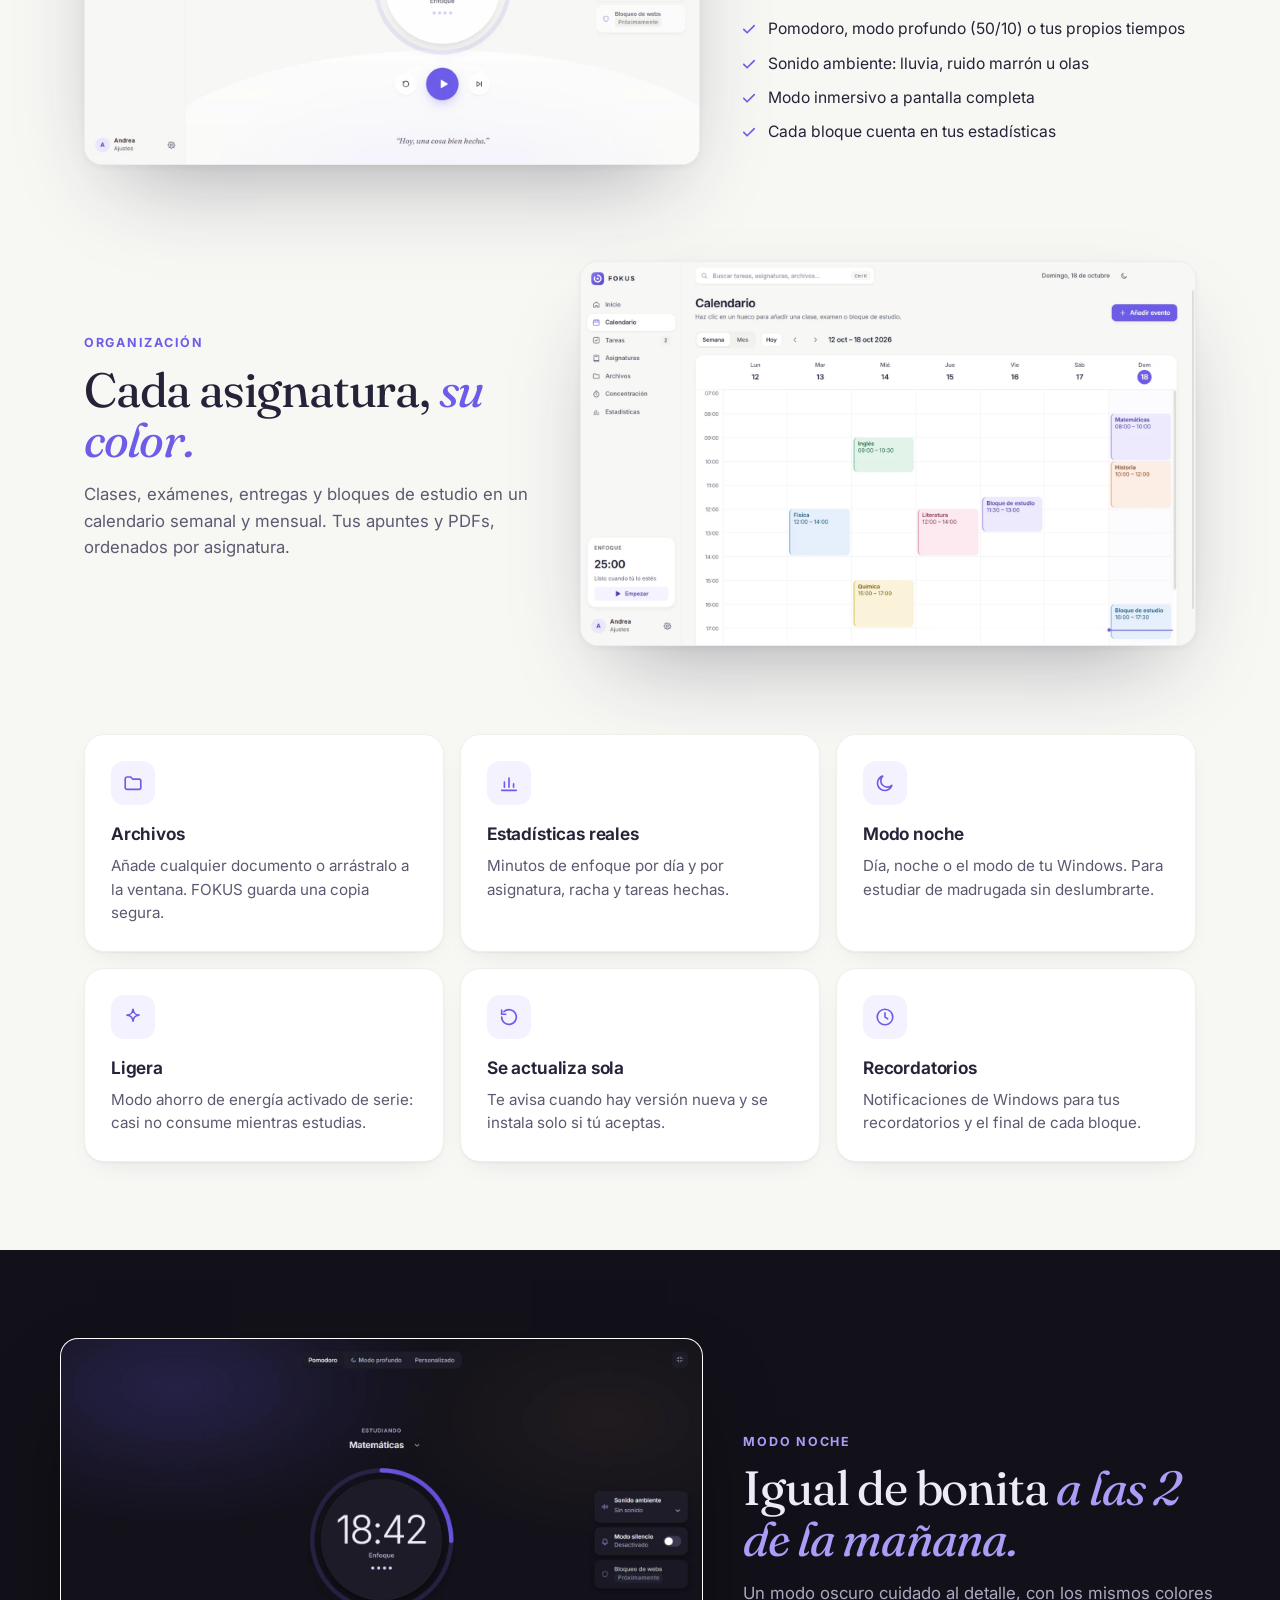
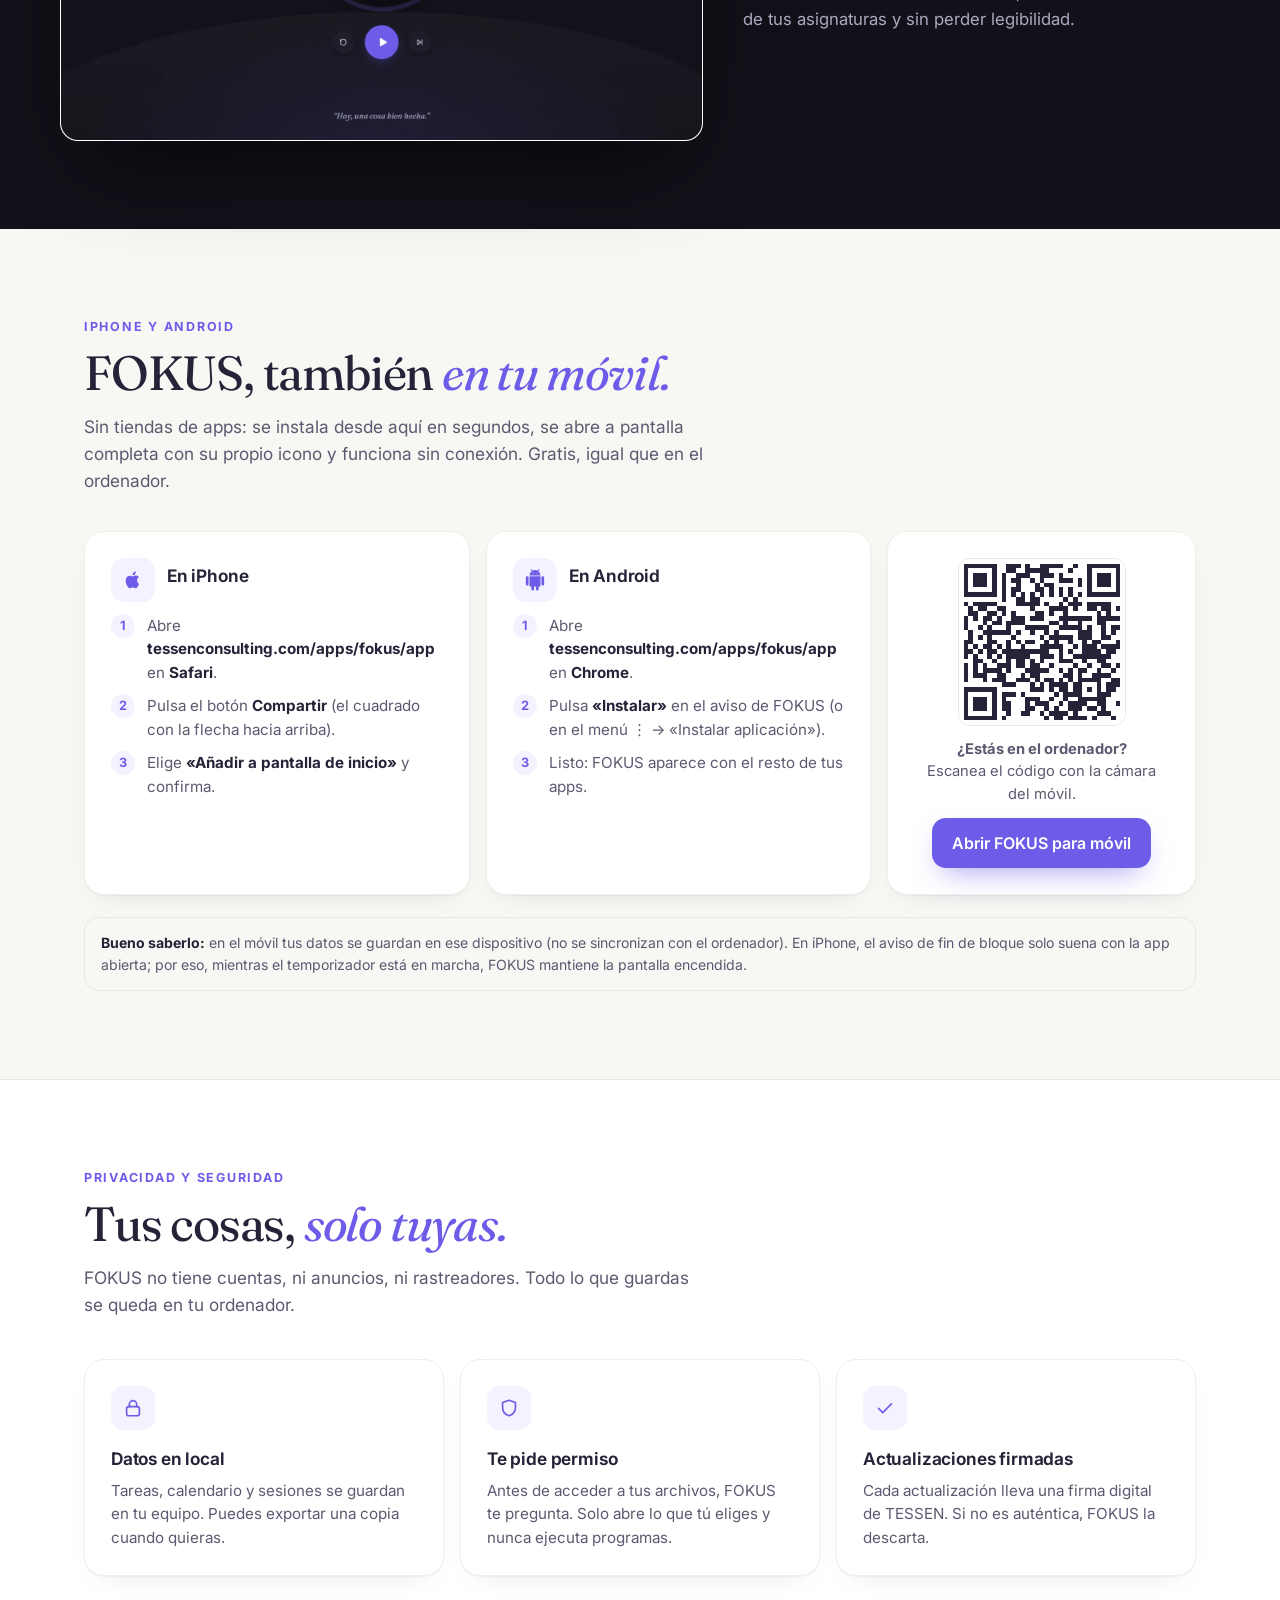
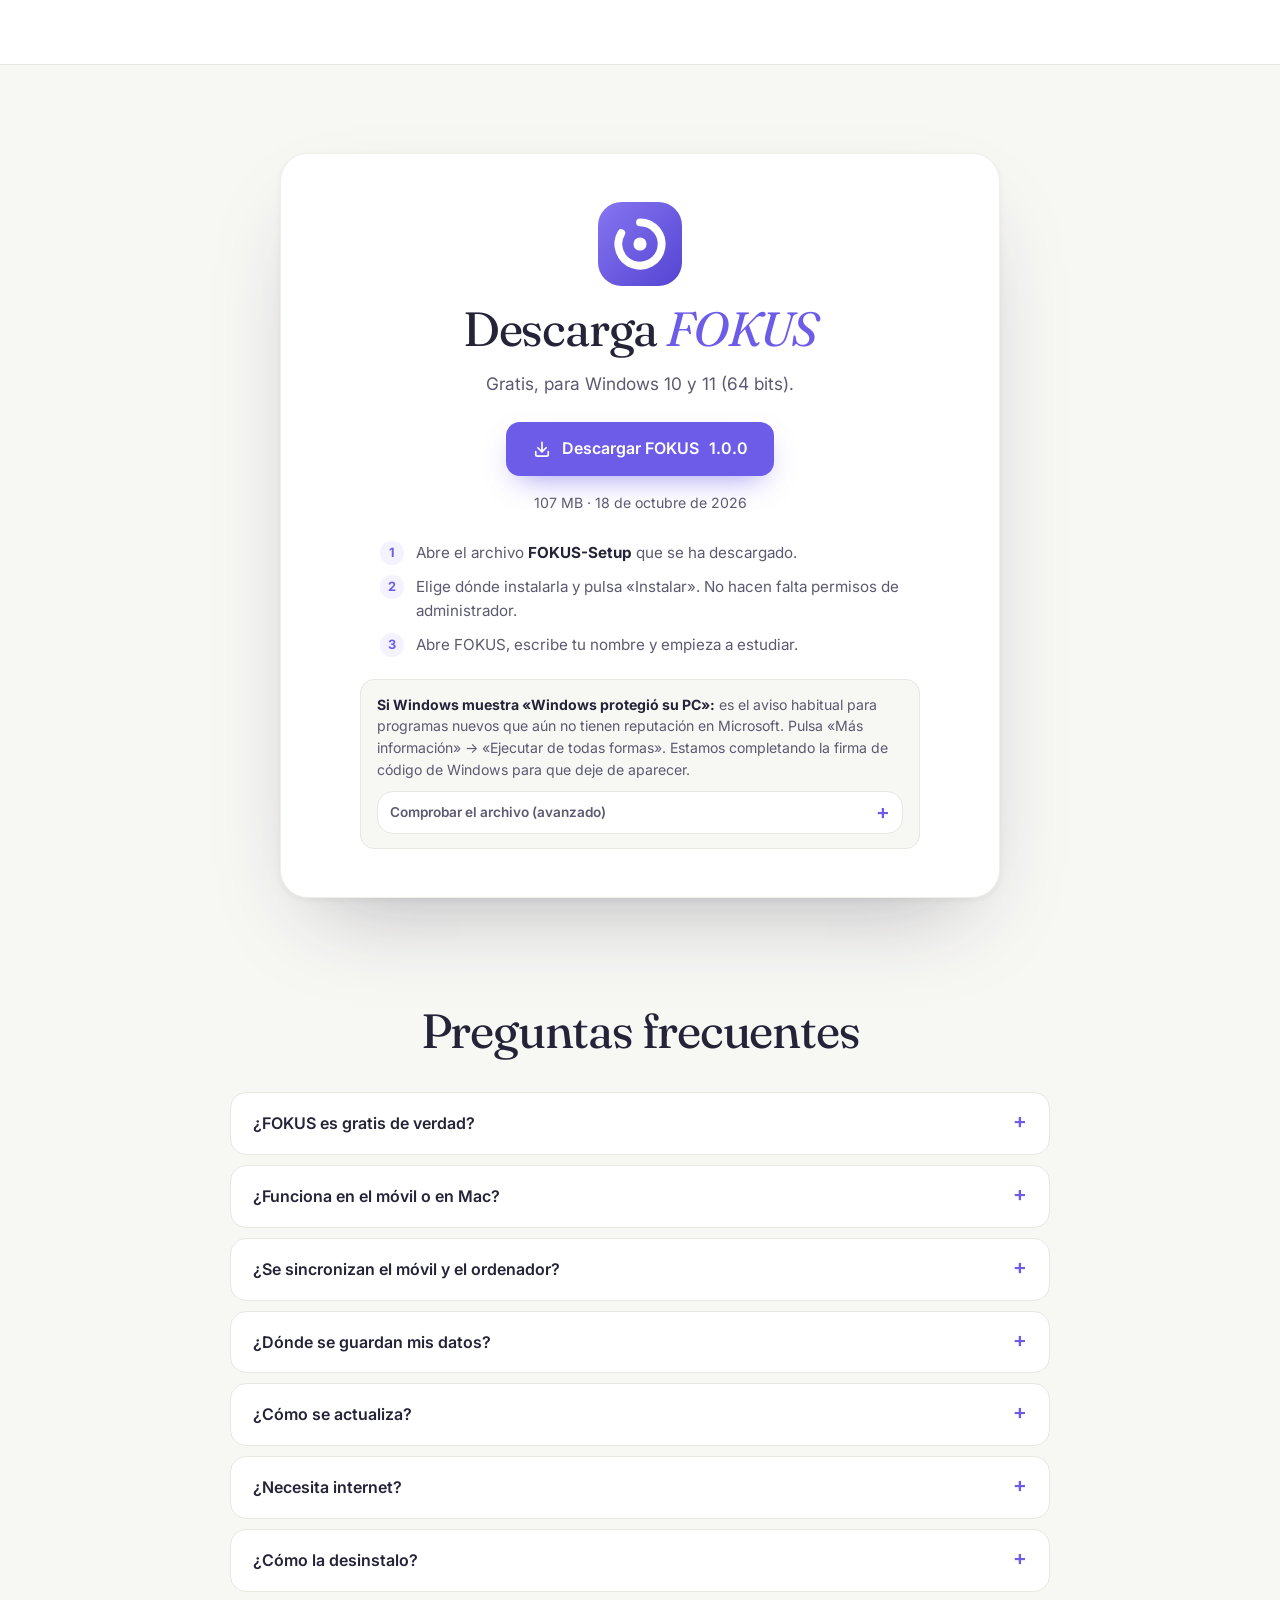
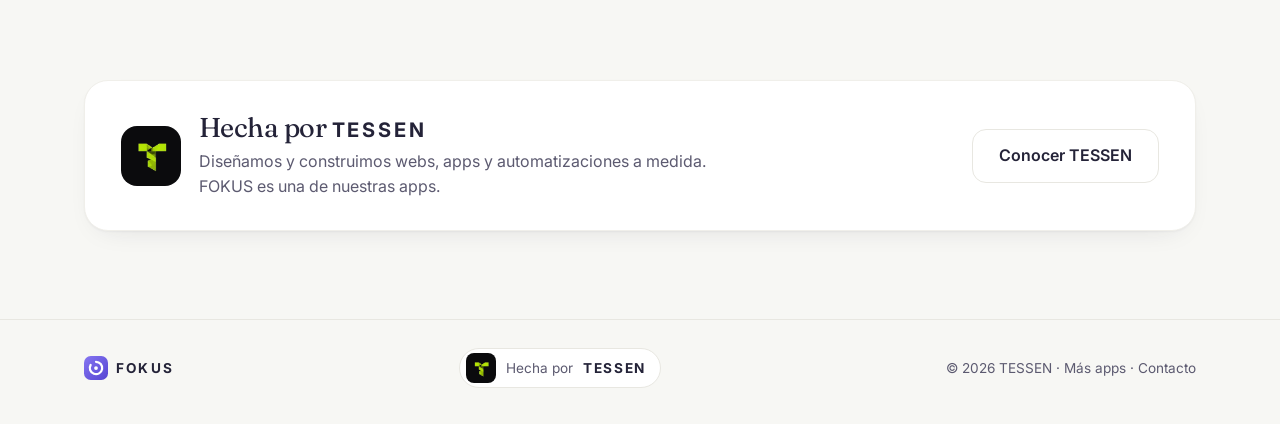
==== commit 269a05b0: "Añade FOKUS para móvil (iPhone y Android) Nueva app instalable desde la web en apps/fokus/app/: func" ====
--- a/apps/fokus/index.html
+++ b/apps/fokus/index.html
@@ -26,7 +26,7 @@
   "@context": "https://schema.org",
   "@type": "SoftwareApplication",
   "name": "FOKUS",
-  "operatingSystem": "Windows 10, Windows 11",
+  "operatingSystem": "Windows 10, Windows 11, iOS, Android",
   "applicationCategory": "EducationalApplication",
   "description": "App de estudio gratuita: agenda del día, tareas, calendario, asignaturas y temporizador de concentración.",
   "offers": { "@type": "Offer", "price": "0", "priceCurrency": "EUR" },
@@ -60,6 +60,11 @@
   .top-nav a:hover { color: var(--violet); }
   .top-cta { display: inline-flex; align-items: center; height: 40px; padding: 0 18px; border-radius: 11px; background: var(--violet); color: #fff; font-weight: 600; font-size: .9rem; white-space: nowrap; }
   .top-cta:hover { background: var(--violet-600); }
+  .top-actions { display: flex; align-items: center; gap: 10px; }
+  .top-mobile { display: inline-flex; align-items: center; gap: 8px; height: 40px; padding: 0 14px; border-radius: 11px; border: 1px solid var(--line); background: var(--surface); color: var(--ink); font-weight: 600; font-size: .9rem; white-space: nowrap; }
+  .top-mobile svg { width: 17px; height: 17px; color: var(--violet); }
+  .top-mobile:hover { border-color: #c9c2f6; color: var(--violet); }
+  @media (max-width: 520px) { .top-mobile { display: none; } }
   @media (max-width: 760px) { .top-nav { display: none; } }
 
   /* ---------- Sello "Hecha por TESSEN" ---------- */
@@ -124,14 +129,28 @@
   .night .window { border-color: rgba(255, 255, 255, .06); box-shadow: 0 40px 90px -36px rgba(0, 0, 0, .8); }
   .private { background: var(--surface); border-top: 1px solid var(--line); border-bottom: 1px solid var(--line); }
 
+  /* ---------- Móvil ---------- */
+  .mob-grid { display: grid; grid-template-columns: 1fr; gap: 16px; margin-top: 36px; }
+  @media (min-width: 900px) { .mob-grid { grid-template-columns: minmax(0, 1fr) minmax(0, 1fr) minmax(240px, 0.8fr); } }
+  .mob-qr .btn { white-space: normal; height: auto; min-height: 50px; padding: 12px 20px; text-align: center; }
+  .mob-head { display: flex; align-items: center; gap: 12px; margin-bottom: 4px; }
+  .mob-head .ico { margin: 0; }
+  .mob-card .steps { margin-top: 12px; }
+  .mob-qr { display: grid; justify-items: center; text-align: center; gap: 12px; align-content: center; }
+  .mob-qr img { width: 168px; height: 168px; border-radius: 12px; border: 1px solid var(--line); }
+  .mob-qr p { color: var(--ink-2); font-size: .92rem; }
+  @media (max-width: 899px) { .mob-qr img, .mob-qr p { display: none; } }
+
   /* ---------- Descarga ---------- */
   .download { text-align: center; }
   .download-box { max-width: 720px; margin: 0 auto; background: var(--surface); border-radius: 28px; padding: 48px 32px; box-shadow: 0 2px 6px rgba(36, 35, 56, .05), 0 40px 90px -40px rgba(36, 35, 56, .35); border: 1px solid #F0EFEA; }
   .download-box img { width: 84px; height: 84px; margin: 0 auto 18px; }
   .download-box .actions { justify-content: center; margin-top: 24px; }
   .steps { text-align: left; margin: 28px auto 0; max-width: 520px; display: grid; gap: 10px; counter-reset: s; }
-  .steps li { list-style: none; display: flex; gap: 12px; font-size: .95rem; color: var(--ink-2); }
-  .steps li::before { counter-increment: s; content: counter(s); width: 24px; height: 24px; border-radius: 50%; background: var(--violet-50); color: var(--violet); font-weight: 700; font-size: .8rem; display: grid; place-items: center; flex: none; }
+  [hidden] { display: none !important; }
+  .steps li { list-style: none; position: relative; padding-left: 36px; min-height: 24px; font-size: .95rem; color: var(--ink-2); }
+  .steps li::before { counter-increment: s; content: counter(s); position: absolute; left: 0; top: 0; width: 24px; height: 24px; border-radius: 50%; background: var(--violet-50); color: var(--violet); font-weight: 700; font-size: .8rem; display: grid; place-items: center; }
+  .steps b { color: var(--ink); }
   .note { margin: 22px auto 0; max-width: 560px; text-align: left; font-size: .88rem; color: var(--ink-2); background: var(--bg); border-radius: 14px; padding: 14px 16px; border: 1px solid var(--line); }
   .note b { color: var(--ink); }
   .hash { font-family: ui-monospace, Consolas, monospace; font-size: .72rem; word-break: break-all; color: var(--ink-2); }
@@ -166,9 +185,12 @@
   <div class="wrap">
     <a href="#" class="top-logo" aria-label="FOKUS, inicio"><img src="img/fokus-icon.svg" alt="" />FOKUS</a>
     <nav class="top-nav" aria-label="Secciones">
-      <a href="#funciones">Funciones</a><a href="#privacidad">Privacidad</a><a href="#preguntas">Preguntas</a>
+      <a href="#funciones">Funciones</a><a href="#movil">Móvil</a><a href="#privacidad">Privacidad</a><a href="#preguntas">Preguntas</a>
     </nav>
-    <a href="#descargar" class="top-cta">Descargar gratis</a>
+    <div class="top-actions">
+      <a href="app/" class="top-mobile" data-top-mobile><svg viewBox="0 0 24 24" fill="none" stroke="currentColor" stroke-width="2" stroke-linecap="round" stroke-linejoin="round"><rect x="7" y="2.5" width="10" height="19" rx="2.5"/><path d="M11 18.5h2"/></svg>Versión para móvil</a>
+      <a href="#descargar" class="top-cta">Descargar gratis</a>
+    </div>
   </div>
 </header>
 
@@ -182,12 +204,17 @@
         <h1>Study <em>Beautifully.</em></h1>
         <p class="lead">La app de estudio gratuita que ordena tus clases, tareas y apuntes, y te ayuda a concentrarte de verdad.</p>
         <div class="actions">
+          <a class="btn btn-primary" data-mobile-cta href="app/" hidden>
+            <svg viewBox="0 0 24 24" fill="none" stroke="currentColor" stroke-width="2" stroke-linecap="round" stroke-linejoin="round"><rect x="7" y="2.5" width="10" height="19" rx="2.5"/><path d="M11 18.5h2"/></svg>
+            Usar FOKUS en el móvil</a>
           <a class="btn btn-primary" data-download href="https://github.com/ParceHD/tessen-web/releases/download/fokus-v1.0.0/FOKUS-Setup-1.0.0.exe">
             <svg viewBox="0 0 24 24" fill="none" stroke="currentColor" stroke-width="2" stroke-linecap="round" stroke-linejoin="round"><path d="M12 4v11.5M7 10.5l5 5 5-5M4.5 15v3.5a2 2 0 0 0 2 2h11a2 2 0 0 0 2-2V15"/></svg>
             Descargar para Windows</a>
-          <a class="btn btn-ghost" href="#funciones">Ver cómo funciona</a>
-        </div>
-        <p class="meta">Versión <b data-version>1.0.0</b> · <span data-size>107</span> MB · Windows 10 y 11 (64 bits)</p>
+          <a class="btn btn-ghost" data-secondary href="app/">
+            <svg viewBox="0 0 24 24" fill="none" stroke="currentColor" stroke-width="2" stroke-linecap="round" stroke-linejoin="round"><rect x="7" y="2.5" width="10" height="19" rx="2.5"/><path d="M11 18.5h2"/></svg>
+            Versión para móvil</a>
+        </div>
+        <p class="meta" data-meta>Versión <b data-version>1.0.0</b> · <span data-size>107</span> MB · Windows 10 y 11 (64 bits) · También en iPhone y Android</p>
         <div class="chips">
           <span class="chip"><svg viewBox="0 0 24 24" fill="none" stroke="currentColor" stroke-width="2.2" stroke-linecap="round" stroke-linejoin="round"><path d="m5 12.5 4.5 4.5L19 7.5"/></svg>Gratis</span>
           <span class="chip"><svg viewBox="0 0 24 24" fill="none" stroke="currentColor" stroke-width="2.2" stroke-linecap="round" stroke-linejoin="round"><path d="m5 12.5 4.5 4.5L19 7.5"/></svg>Sin cuentas</span>
@@ -264,6 +291,39 @@
     </div>
   </section>
 
+  <!-- MÓVIL -->
+  <section id="movil">
+    <div class="wrap">
+      <span class="eyebrow">iPhone y Android</span>
+      <h2>FOKUS, también <em>en tu móvil.</em></h2>
+      <p class="sub">Sin tiendas de apps: se instala desde aquí en segundos, se abre a pantalla completa con su propio icono y funciona sin conexión. Gratis, igual que en el ordenador.</p>
+      <div class="mob-grid">
+        <div class="card mob-card">
+          <div class="mob-head"><span class="ico"><svg viewBox="0 0 24 24" fill="currentColor"><path d="M16.4 12.6c0-2.4 2-3.5 2-3.6-1.1-1.6-2.8-1.8-3.4-1.8-1.4-.1-2.8.9-3.5.9-.7 0-1.8-.8-3-.8-1.5 0-2.9.9-3.7 2.3-1.6 2.8-.4 6.9 1.1 9.1.8 1.1 1.7 2.3 2.8 2.3 1.1 0 1.6-.7 3-.7s1.8.7 3 .7 2-1.1 2.7-2.2c.9-1.3 1.2-2.5 1.2-2.6 0 0-2.3-.9-2.3-3.6zM14.2 5.6c.6-.8 1-1.8.9-2.8-.9 0-2 .6-2.6 1.4-.6.7-1.1 1.7-.9 2.7 1 .1 2-.5 2.6-1.3z"/></svg></span><h3>En iPhone</h3></div>
+          <ol class="steps">
+            <li>Abre <b>tessenconsulting.com/apps/fokus/app</b> en <b>Safari</b>.</li>
+            <li>Pulsa el botón <b>Compartir</b> (el cuadrado con la flecha hacia arriba).</li>
+            <li>Elige <b>«Añadir a pantalla de inicio»</b> y confirma.</li>
+          </ol>
+        </div>
+        <div class="card mob-card">
+          <div class="mob-head"><span class="ico"><svg viewBox="0 0 24 24" fill="currentColor"><path d="M6 18a1 1 0 0 0 1 1h1v3a1.5 1.5 0 0 0 3 0v-3h2v3a1.5 1.5 0 0 0 3 0v-3h1a1 1 0 0 0 1-1V8H6zM3.5 8A1.5 1.5 0 0 0 2 9.5v7a1.5 1.5 0 0 0 3 0v-7A1.5 1.5 0 0 0 3.5 8zm17 0A1.5 1.5 0 0 0 19 9.5v7a1.5 1.5 0 0 0 3 0v-7A1.5 1.5 0 0 0 20.5 8zM15.5 2.2l1.3-1.3a.5.5 0 0 0-.7-.7l-1.5 1.5A6.6 6.6 0 0 0 12 1.2c-.9 0-1.8.2-2.6.5L7.9.2a.5.5 0 0 0-.7.7l1.3 1.3A5.9 5.9 0 0 0 6 7h12a5.9 5.9 0 0 0-2.5-4.8zM10 5H9V4h1zm5 0h-1V4h1z"/></svg></span><h3>En Android</h3></div>
+          <ol class="steps">
+            <li>Abre <b>tessenconsulting.com/apps/fokus/app</b> en <b>Chrome</b>.</li>
+            <li>Pulsa <b>«Instalar»</b> en el aviso de FOKUS (o en el menú ⋮ → «Instalar aplicación»).</li>
+            <li>Listo: FOKUS aparece con el resto de tus apps.</li>
+          </ol>
+        </div>
+        <div class="card mob-card mob-qr">
+          <img src="img/qr-app.svg" alt="Código QR para abrir FOKUS en el móvil" width="168" height="168" />
+          <p><b>¿Estás en el ordenador?</b><br>Escanea el código con la cámara del móvil.</p>
+          <a class="btn btn-primary" href="app/">Abrir FOKUS para móvil</a>
+        </div>
+      </div>
+      <p class="note" style="margin:22px 0 0;max-width:none"><b>Bueno saberlo:</b> en el móvil tus datos se guardan en ese dispositivo (no se sincronizan con el ordenador). En iPhone, el aviso de fin de bloque solo suena con la app abierta; por eso, mientras el temporizador está en marcha, FOKUS mantiene la pantalla encendida.</p>
+    </div>
+  </section>
+
   <!-- PRIVACIDAD -->
   <section class="private" id="privacidad">
     <div class="wrap">
@@ -292,7 +352,7 @@
         </div>
         <p class="meta" style="margin-top:12px"><span data-size>107</span> MB · <span data-date>octubre 2026</span></p>
         <ol class="steps">
-          <li>Abre el archivo <b>&nbsp;FOKUS-Setup&nbsp;</b> que se ha descargado.</li>
+          <li>Abre el archivo <b>FOKUS-Setup</b> que se ha descargado.</li>
           <li>Elige dónde instalarla y pulsa «Instalar». No hacen falta permisos de administrador.</li>
           <li>Abre FOKUS, escribe tu nombre y empieza a estudiar.</li>
         </ol>
@@ -309,7 +369,8 @@
       <h2 style="text-align:center">Preguntas frecuentes</h2>
       <div class="faq">
         <details><summary>¿FOKUS es gratis de verdad?</summary><p>Sí. Sin pagos, sin suscripción y sin anuncios.</p></details>
-        <details><summary>¿Funciona en Mac o en el móvil?</summary><p>Por ahora, solo en Windows 10 y 11. Si te interesa en otra plataforma, escríbenos.</p></details>
+        <details><summary>¿Funciona en el móvil o en Mac?</summary><p>Sí. En iPhone y Android, instala la versión para móvil desde esta página (sección «En tu móvil»): no necesita tienda de apps. En Mac puedes usar esa misma versión desde Safari o Chrome. La versión para descargar es para Windows 10 y 11.</p></details>
+        <details><summary>¿Se sincronizan el móvil y el ordenador?</summary><p>Todavía no. Cada dispositivo guarda sus propios datos. Puedes pasar tus datos de uno a otro con «Exportar» e «Importar» copia en Ajustes.</p></details>
         <details><summary>¿Dónde se guardan mis datos?</summary><p>En tu ordenador, en la carpeta de datos de FOKUS. No hay cuentas ni servidores con tu información. Desde Ajustes puedes exportar o importar una copia de seguridad.</p></details>
         <details><summary>¿Cómo se actualiza?</summary><p>FOKUS comprueba si hay versión nueva y te pregunta. Si aceptas, la descarga, verifica su firma digital y se reinicia ya actualizada. Tus datos se conservan.</p></details>
         <details><summary>¿Necesita internet?</summary><p>No para usarla. Solo para descargarla y comprobar si hay actualizaciones.</p></details>
@@ -344,6 +405,16 @@
 </footer>
 
 <script>
+  // En el móvil, el botón principal lleva a la app para móvil.
+  if (/android|iphone|ipad|ipod/i.test(navigator.userAgent) || (navigator.platform === 'MacIntel' && navigator.maxTouchPoints > 1)) {
+    document.querySelector('[data-mobile-cta]').hidden = false;
+    const dl = document.querySelector('.hero [data-download]');
+    dl.classList.replace('btn-primary', 'btn-ghost'); dl.lastChild.textContent = ' Versión para Windows';
+    document.querySelector('.hero [data-secondary]').hidden = true;
+    document.querySelector('.top-cta').setAttribute('href', 'app/'); document.querySelector('.top-cta').textContent = 'Abrir FOKUS';
+    document.querySelector('[data-top-mobile]').hidden = true;
+  }
+
   // Datos de la última versión publicada (los genera `npm run release` en updates/version.json).
   fetch('updates/version.json', { cache: 'no-store' }).then((r) => (r.ok ? r.json() : null)).then((v) => {
     if (!v || !/^\d+\.\d+\.\d+$/.test(v.version) || !/^https:\/\/github\.com\/ParceHD\/tessen-web\/releases\/download\//.test(v.url)) return;
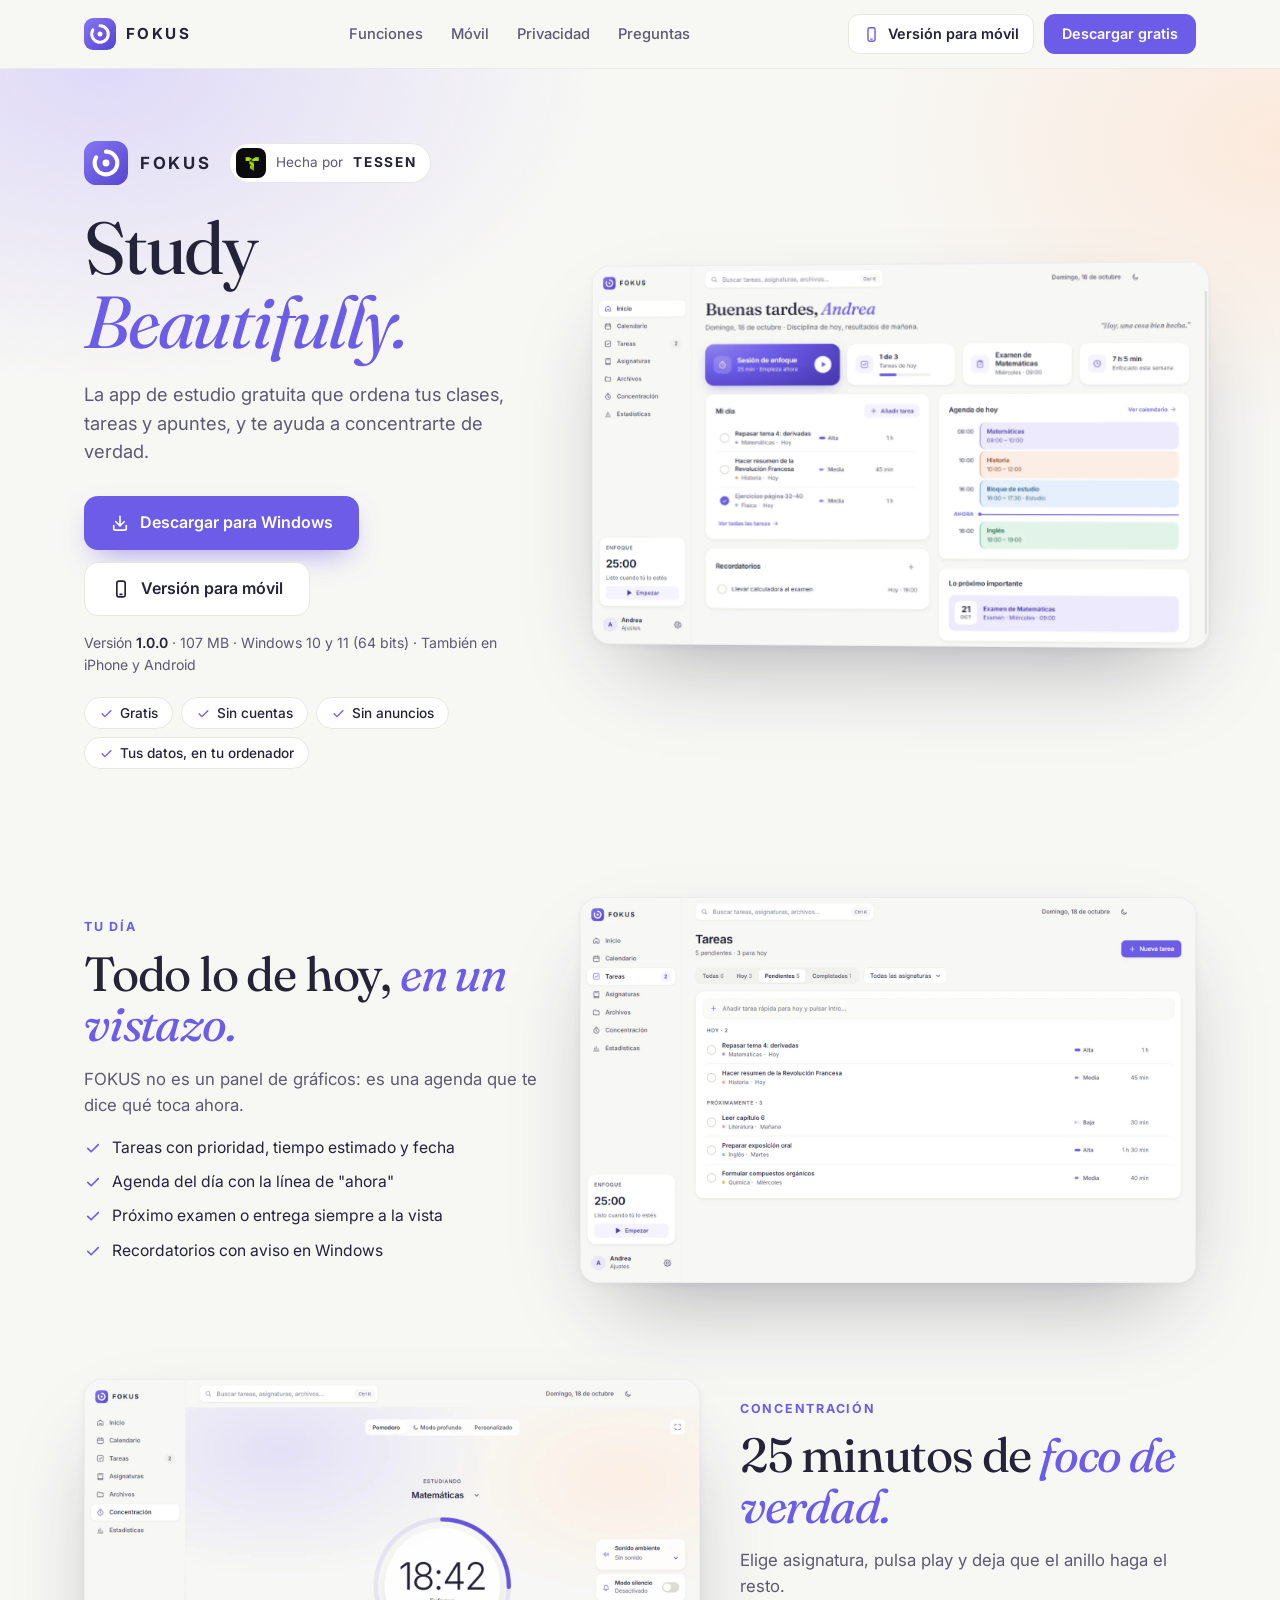
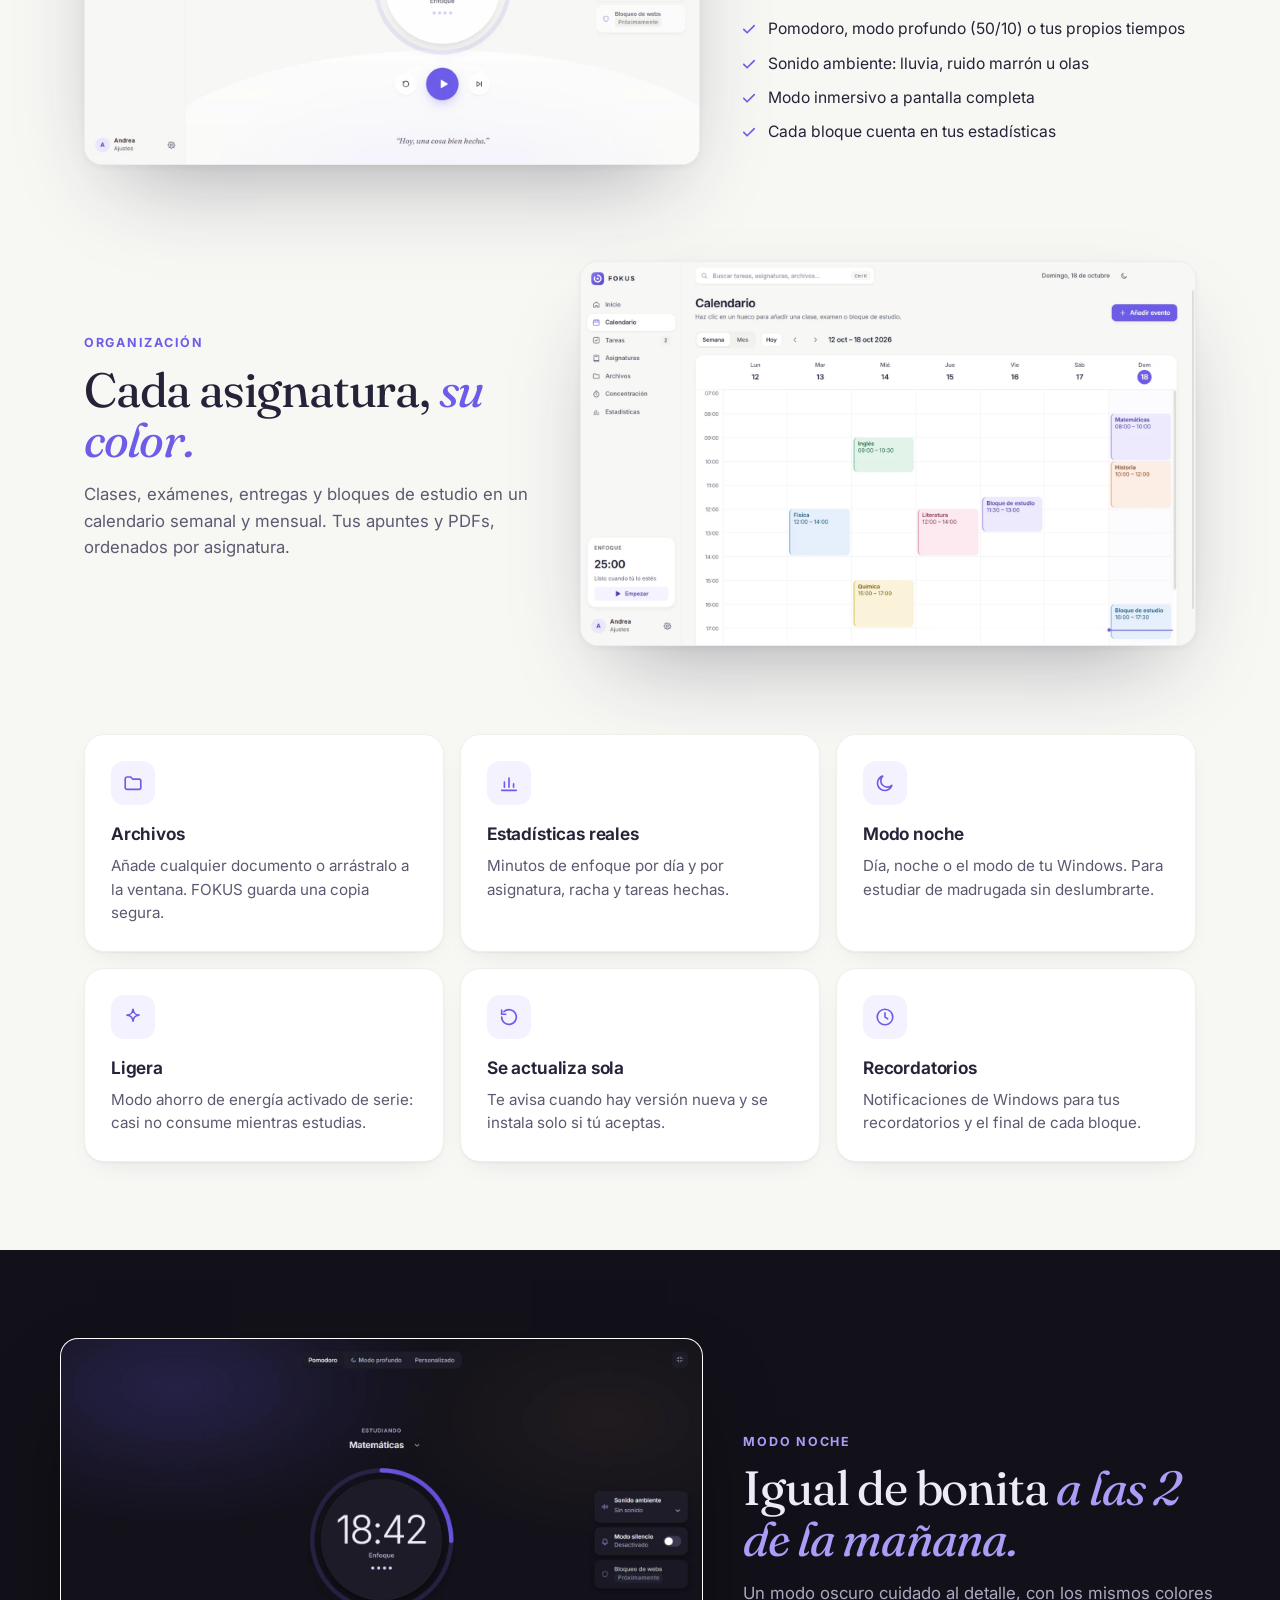
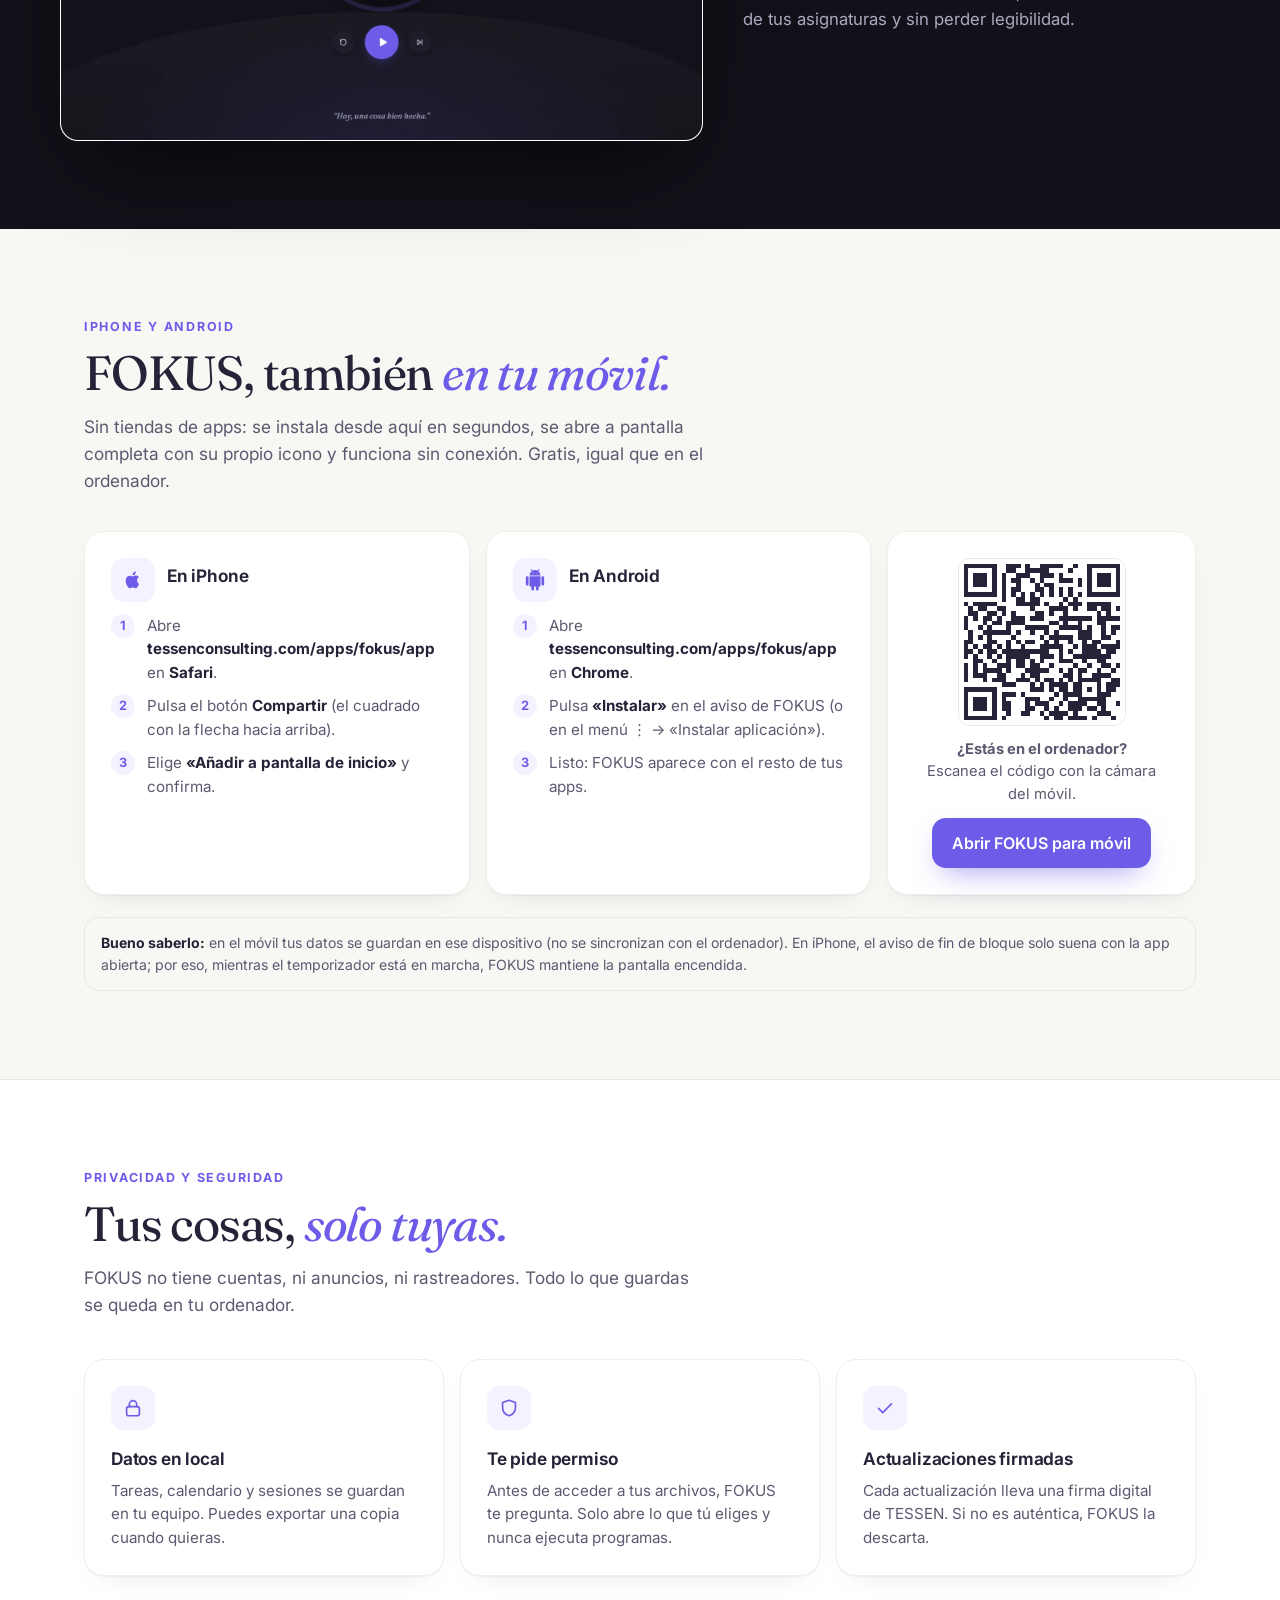
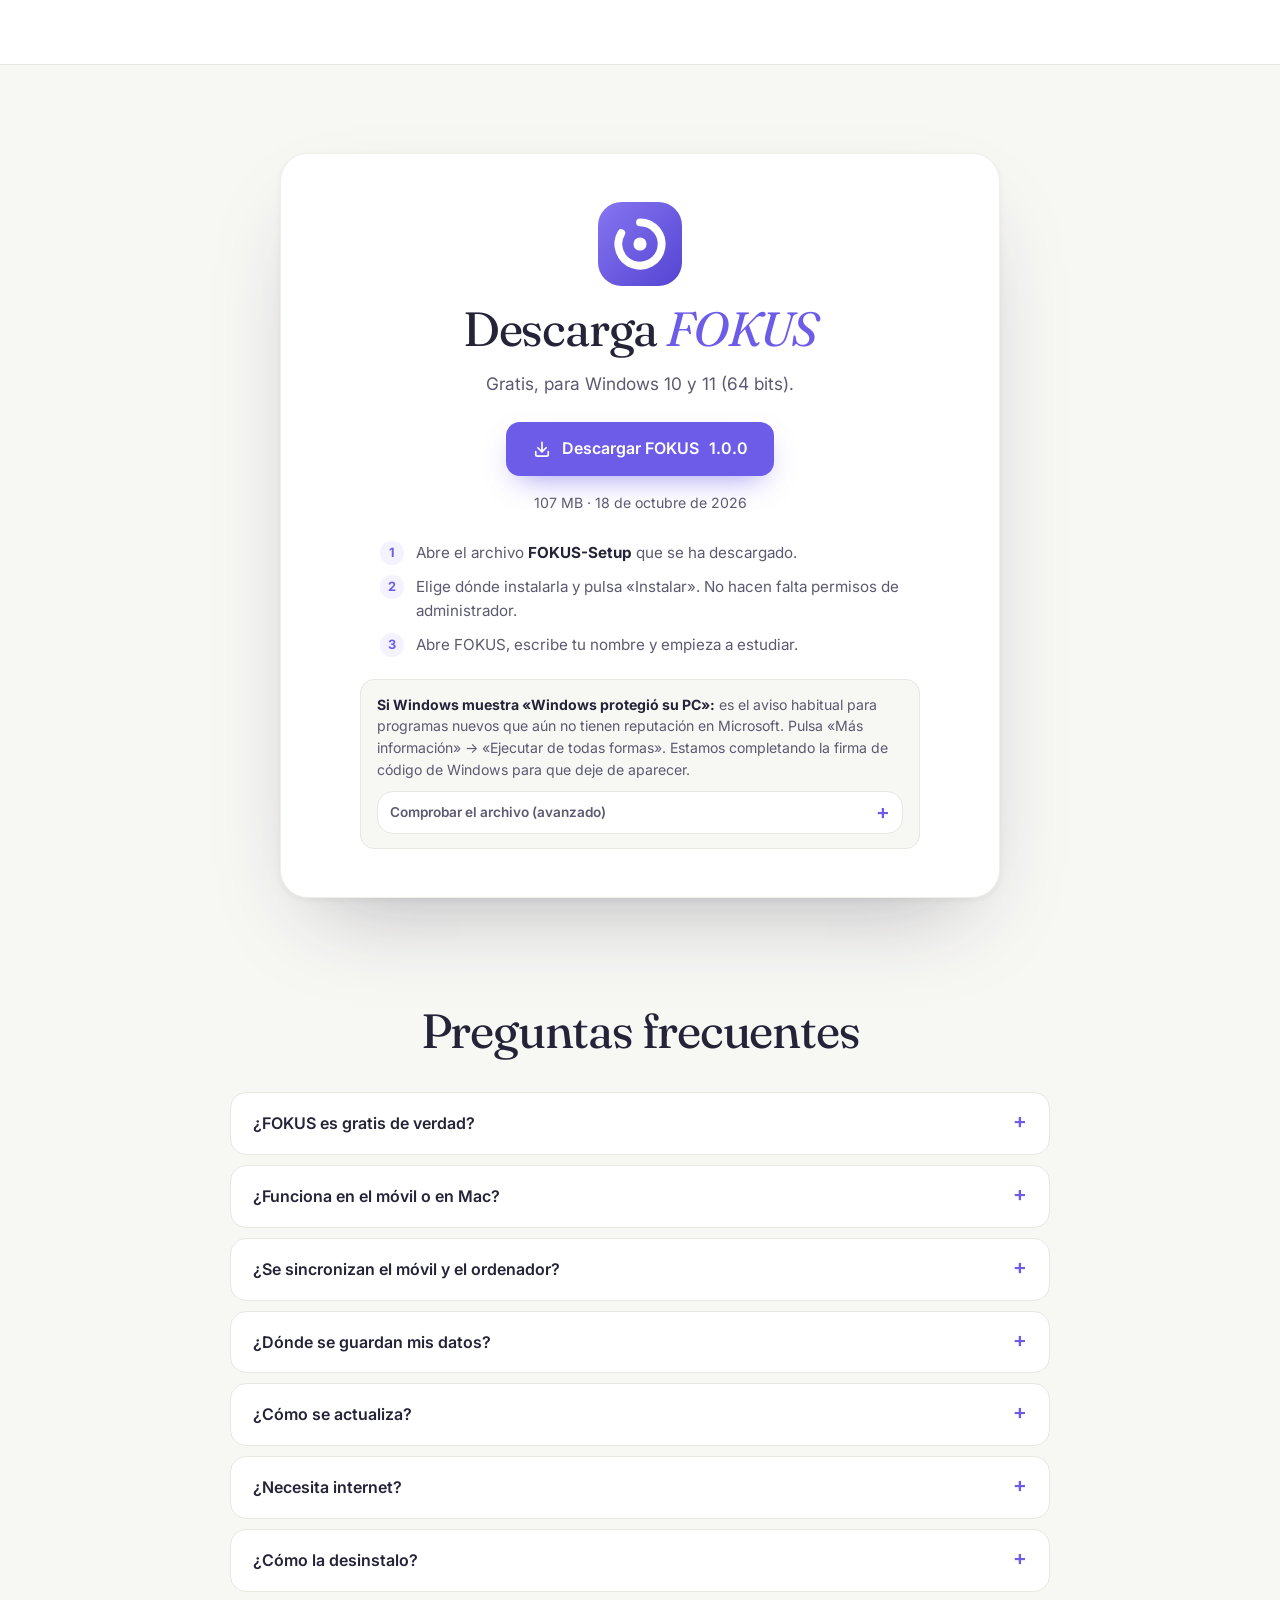
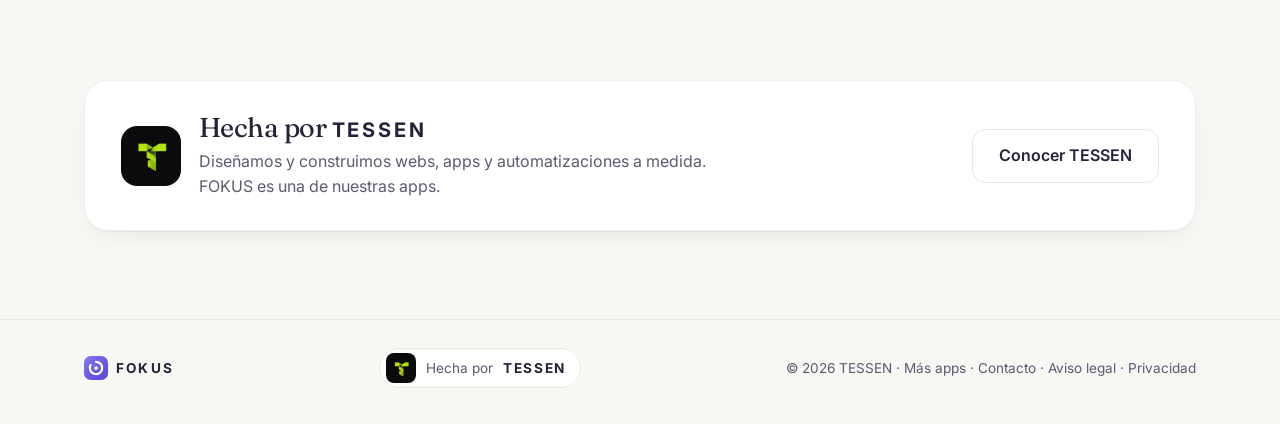
==== commit a4071cc8: "Añade aviso legal, política de privacidad y política de cookies Tres páginas nuevas con el diseño de" ====
--- a/apps/fokus/index.html
+++ b/apps/fokus/index.html
@@ -400,7 +400,7 @@
   <div class="wrap">
     <span class="f-logo"><img src="img/fokus-icon.svg" alt="" />FOKUS</span>
     <a class="by" href="../../index.html"><span class="tessen-tile"><img src="../../assets/tessen/logo-icon.png" alt="" /></span>Hecha por <b>TESSEN</b></a>
-    <span>© 2026 TESSEN · <a href="../../index.html#apps">Más apps</a> · <a href="mailto:tessenconsulting@gmail.com">Contacto</a></span>
+    <span>© 2026 TESSEN · <a href="../../index.html#apps">Más apps</a> · <a href="mailto:tessenconsulting@gmail.com">Contacto</a> · <a href="../../aviso-legal.html">Aviso legal</a> · <a href="../../politica-privacidad.html">Privacidad</a></span>
   </div>
 </footer>
 
